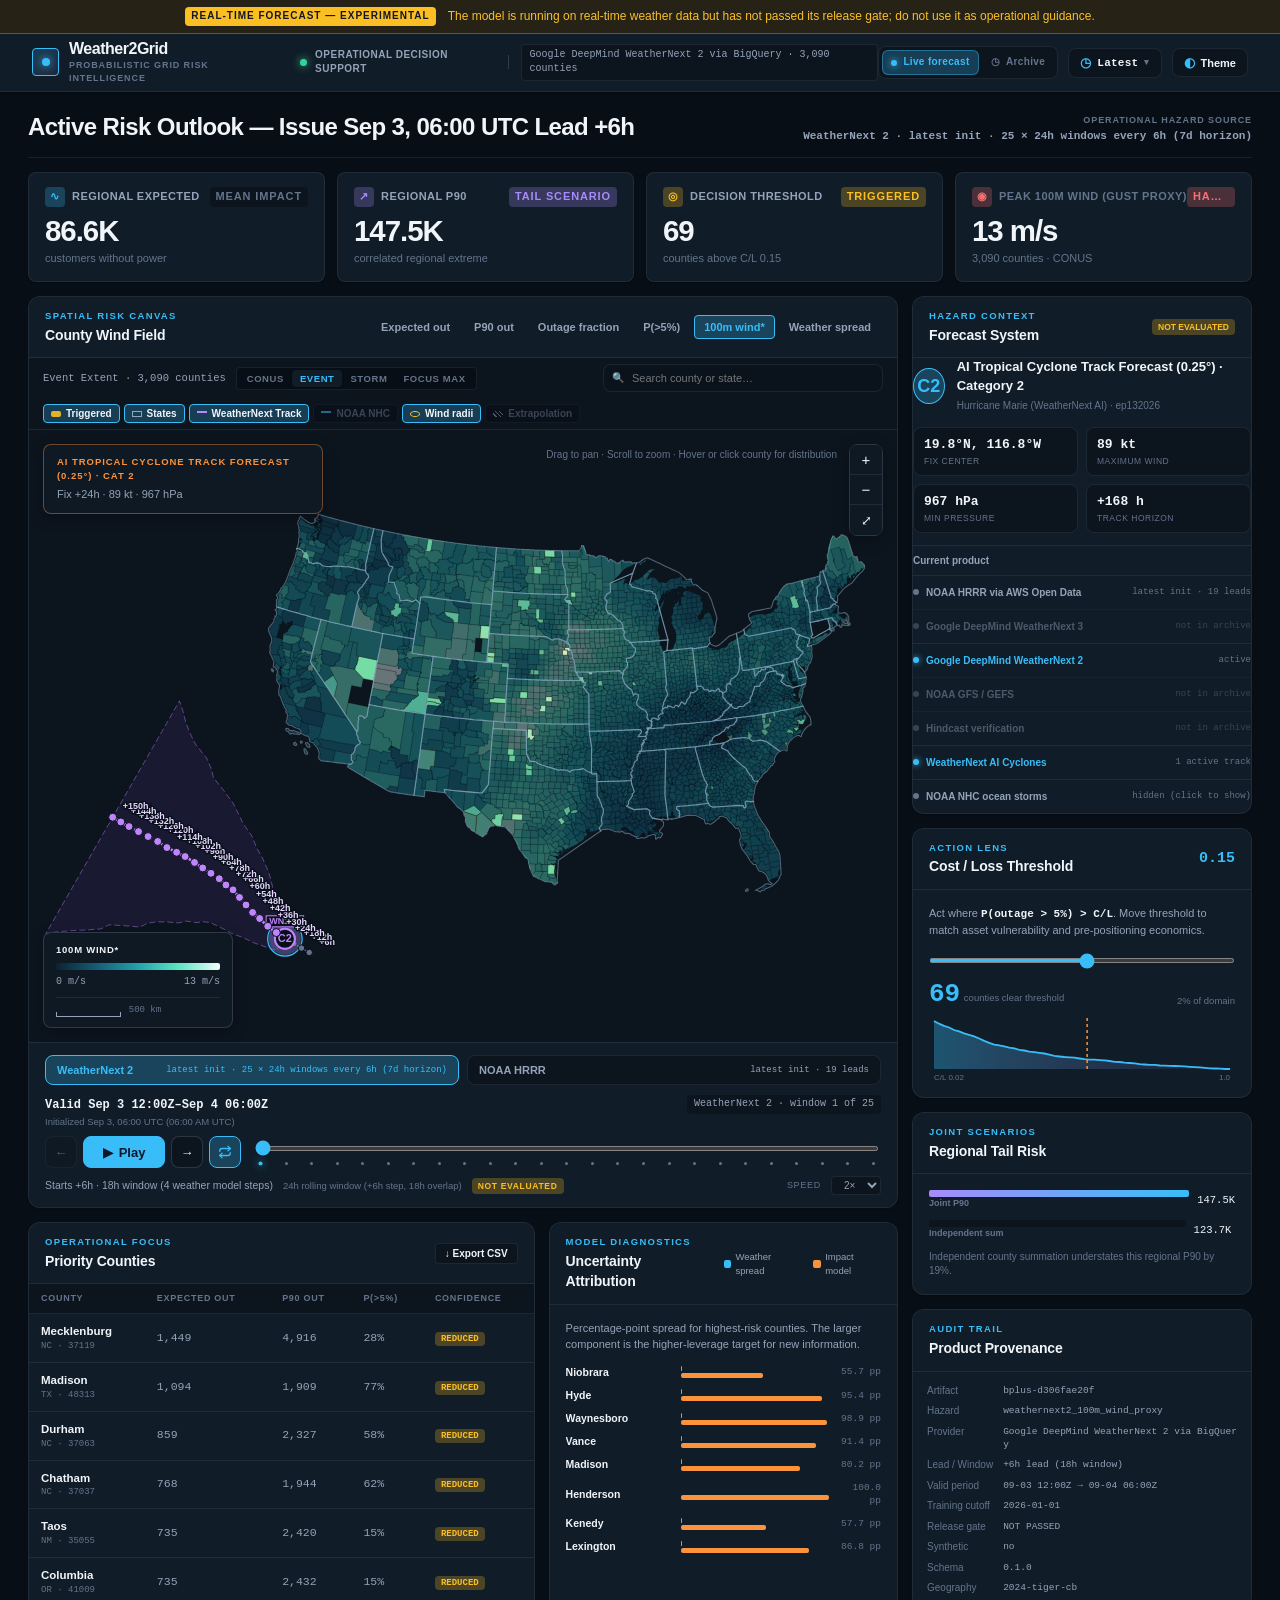
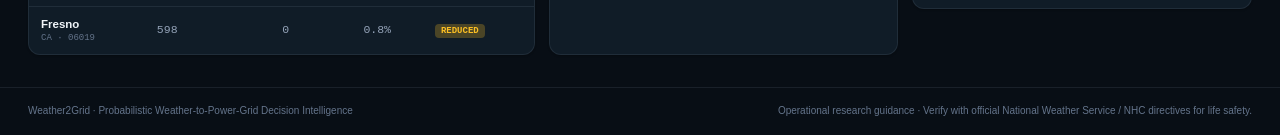
==== site/index.html @ dabbfb4f "Separate live and archived forecast dashboards" ====
<!doctype html>
<html lang="en" data-theme="dark">
<head>
<meta charset="utf-8">
<meta name="viewport" content="width=device-width, initial-scale=1">
<meta name="description" content="Weather2Grid probabilistic weather-to-power-grid risk intelligence and decision support dashboard">
<meta property="og:title" content="Weather2Grid — Probabilistic Grid Risk Intelligence">
<meta property="og:description" content="Interactive weather-to-power-grid risk guidance with forecast-cycle animation, uncertainty, and decision thresholds.">
<meta property="og:type" content="website">
<meta property="og:url" content="https://afahadabdullah.github.io/weather2grid/">
<meta property="og:image" content="https://afahadabdullah.github.io/weather2grid/og.png">
<meta name="twitter:card" content="summary_large_image">
<meta name="twitter:title" content="Weather2Grid — Probabilistic Grid Risk Intelligence">
<meta name="twitter:description" content="Interactive weather-to-power-grid risk guidance with forecast-cycle animation, uncertainty, and decision thresholds.">
<meta name="twitter:image" content="https://afahadabdullah.github.io/weather2grid/og.png">
<title>Weather2Grid — Probabilistic Grid Risk Intelligence</title>
<link rel="icon" href="data:image/svg+xml,%3Csvg xmlns='http://www.w3.org/2000/svg' viewBox='0 0 32 32'%3E%3Crect width='32' height='32' rx='9' fill='%231d4e6f'/%3E%3Ccircle cx='16' cy='16' r='5' fill='%23fff'/%3E%3C/svg%3E">
<link rel="stylesheet" href="assets/app.css">
</head>
<body>
<div id="banner" class="banner" role="alert" hidden></div>

<header class="mast">
  <div class="mast-left">
    <a class="brand" href="./" aria-label="Weather2Grid home">
      <span class="mark" aria-hidden="true"><i></i></span>
      <div class="brand-text">
        <strong>Weather2Grid</strong>
        <small>Probabilistic Grid Risk Intelligence</small>
      </div>
    </a>
    <div class="mast-status">
      <span class="system-dot" aria-hidden="true"></span>
      <span class="status-label">Operational Decision Support</span>
      <span class="mast-divider"></span>
      <span id="source-badge" class="badge-source">Loading source…</span>
    </div>
  </div>
  <div class="mast-actions">
    <nav class="view-switch" aria-label="Forecast view">
      <a id="live-view-link" class="view-link" href="https://afahadabdullah.github.io/weather2grid/">
        <span class="view-dot" aria-hidden="true"></span>
        Live forecast
      </a>
      <a id="archive-view-link" class="view-link" href="https://afahadabdullah.github.io/weather2grid-archive/">
        <span aria-hidden="true">◷</span>
        Archive
      </a>
    </nav>
    <div class="init-picker" id="init-picker" hidden>
      <button type="button" id="init-toggle" class="theme-toggle init-toggle"
              aria-haspopup="listbox" aria-expanded="false" aria-controls="init-menu"
              title="Choose which forecast initialization to display">
        <span class="theme-icon" aria-hidden="true">◷</span>
        <span class="init-text" id="init-label">Latest</span>
        <span class="init-caret" aria-hidden="true">▾</span>
      </button>
      <div class="init-menu" id="init-menu" role="listbox" aria-label="Forecast initializations" hidden></div>
    </div>
    <button type="button" id="theme-toggle" class="theme-toggle" aria-label="Toggle display theme" title="Switch between Command Center Dark and Corporate Office Light mode">
      <span class="theme-icon" aria-hidden="true">◐</span>
      <span class="theme-text">Theme</span>
    </button>
  </div>
</header>

<main class="workspace">
  <section class="overview-head" aria-label="Active forecast">
    <div class="overview-title-group">
      <h1 id="event-name">Active Risk Outlook — Loading…</h1>
    </div>
    <div class="overview-source">
      <span>Operational Hazard Source</span>
      <strong id="overview-provider">Loading…</strong>
    </div>
  </section>

  <section class="kpi-grid" aria-label="Regional risk summary">
    <article class="kpi kpi-expected">
      <div class="kpi-header">
        <div class="kpi-label"><span class="kpi-icon cyan">∿</span>Regional Expected</div>
        <span class="kpi-tag" id="kpi-expected-tag">Mean Impact</span>
      </div>
      <strong id="kpi-expected">—</strong>
      <span id="kpi-expected-note">customers without power</span>
    </article>
    <article class="kpi kpi-p90">
      <div class="kpi-header">
        <div class="kpi-label"><span class="kpi-icon violet">↗</span>Regional P90</div>
        <span class="kpi-tag violet">Tail Scenario</span>
      </div>
      <strong id="kpi-p90">—</strong>
      <span>correlated regional extreme</span>
    </article>
    <article class="kpi kpi-threshold">
      <div class="kpi-header">
        <div class="kpi-label"><span class="kpi-icon amber">◎</span>Decision Threshold</div>
        <span class="kpi-tag amber">Triggered</span>
      </div>
      <strong id="kpi-triggered">—</strong>
      <span id="kpi-triggered-note">counties above your threshold</span>
    </article>
    <article class="kpi kpi-wind">
      <div class="kpi-header">
        <div class="kpi-label"><span class="kpi-icon red">◉</span><span id="kpi-gust-label">Peak Modeled Gust</span></div>
        <span class="kpi-tag red">Hazard Max</span>
      </div>
      <strong id="kpi-gust">—</strong>
      <span id="kpi-domain">forecast domain</span>
    </article>
  </section>

  <section class="primary-grid">
    <div class="main-stack">
      <article class="panel map-panel">
        <header class="panel-head map-head">
          <div class="map-title-box">
            <span class="eyebrow">Spatial Risk Canvas</span>
            <h2 id="map-title">County Wind Field</h2>
          </div>
          <div class="layers" id="layers" role="tablist" aria-label="Map metric layer"></div>
        </header>

        <div class="map-toolbar">
          <div class="map-toolbar-left">
            <span id="map-domain" class="map-domain">Loading geography…</span>
            <div class="view-controls" id="view-controls" aria-label="Map extent">
              <button type="button" data-view="conus" aria-pressed="false" title="View Full Contiguous United States">CONUS</button>
              <button type="button" data-view="event" aria-pressed="true" title="Zoom to Event Footprint">Event</button>
              <button type="button" data-view="storm" aria-pressed="false" title="Zoom to Active Storm Track">Storm</button>
              <button type="button" data-view="focus" aria-pressed="false" title="Center on Highest Outage Risk County">Focus Max</button>
            </div>
          </div>

          <div class="map-toolbar-search">
            <div class="search-input-wrap">
              <span class="search-icon" aria-hidden="true">🔍</span>
              <input type="search" id="county-search" placeholder="Search county or state…" autocomplete="off" spellcheck="false" aria-label="Search county or state">
              <div id="search-dropdown" class="search-dropdown" hidden></div>
            </div>
          </div>

          <div class="map-toolbar-right">
            <div class="overlay-controls" aria-label="Map overlays">
              <button type="button" data-overlay="threshold" aria-pressed="true" title="Toggle Threshold Trigger Highlights"><i class="trig-key"></i>Triggered</button>
              <button type="button" data-overlay="states" aria-pressed="true" title="Toggle State Boundaries"><i class="state-key"></i>States</button>
              <button type="button" data-overlay="track" aria-pressed="true" title="Toggle WeatherNext AI Cyclone Tracks"><i class="line-key"></i>WeatherNext Track</button>
              <button type="button" data-overlay="nhc" aria-pressed="false" title="Toggle Official NOAA NHC Cyclone Tracks (Turned off by default)"><i class="nhc-key"></i>NOAA NHC</button>
              <button type="button" data-overlay="wind" aria-pressed="true" title="Toggle Wind Radii / Swaths"><i class="ring-key"></i>Wind radii</button>
              <button type="button" data-overlay="extrapolation" aria-pressed="false" title="Hatches counties outside model training envelope"><i class="hatch-key"></i>Extrapolation</button>
            </div>
          </div>
        </div>

        <div class="mapwrap" id="mapwrap">
          <canvas id="map" class="map-canvas" role="img" aria-label="County outage risk map" tabindex="0"></canvas>
          <div id="map-tooltip" class="map-tooltip" hidden></div>
          <div class="storm-chip" id="storm-chip" hidden></div>

          <div class="zoom-controls" aria-label="Zoom controls">
            <button type="button" id="zoom-in" aria-label="Zoom in" title="Zoom in (+)">+</button>
            <button type="button" id="zoom-out" aria-label="Zoom out" title="Zoom out (−)">−</button>
            <button type="button" id="zoom-reset" aria-label="Reset extent" title="Reset extent (0)">⤢</button>
          </div>

          <div class="legend" id="legend"></div>
          <div class="maphint">Drag to pan · Scroll to zoom · Hover or click county for distribution</div>
        </div>

        <section class="map-playback" aria-label="Forecast playback controls">
          <div class="source-switch" id="source-switch" role="tablist" aria-label="Forecast data source"></div>
          <div class="playback-summary">
            <div class="frame-time">
              <strong id="cycle-time">—</strong>
              <span id="cycle-init">—</span>
            </div>
            <span id="cycle-counter" class="cycle-counter">Forecast — of —</span>
          </div>

          <div class="playback-row">
            <div class="transport">
              <button type="button" id="cycle-prev" class="icon-button" aria-label="Previous forecast frame" title="Previous frame ([)">←</button>
              <button type="button" id="cycle-play" class="play-button" aria-label="Play forecast frames" aria-pressed="false" title="Play/Pause (Space)"><span aria-hidden="true">▶</span><b>Play</b></button>
              <button type="button" id="cycle-next" class="icon-button" aria-label="Next forecast frame" title="Next frame (])">→</button>
              <button type="button" id="cycle-loop" class="icon-button loop-button" aria-label="Toggle loop playback" aria-pressed="true" title="Loop animation (L)"><svg width="14" height="14" viewBox="0 0 24 24" fill="none" stroke="currentColor" stroke-width="2.2" stroke-linecap="round" stroke-linejoin="round" aria-hidden="true"><path d="M17 2l4 4-4 4"/><path d="M3 11v-1a4 4 0 0 1 4-4h14"/><path d="M7 22l-4-4 4-4"/><path d="M21 13v1a4 4 0 0 1-4 4H3"/></svg></button>
            </div>
            <div class="cyclebar">
              <input type="range" id="cycle" min="0" max="0" value="0" step="1" aria-label="Forecast frame slider">
              <div id="cycle-dots" class="cycle-dots" aria-hidden="true"></div>
            </div>
          </div>

          <div class="cycle-meta">
            <span id="cycle-lead">—</span>
            <span id="frame-note" class="frame-note">—</span>
            <span class="pill" id="freshness">—</span>
            <label class="speed-label" for="playback-speed">Speed</label>
            <select id="playback-speed" aria-label="Playback speed">
              <option value="1400">1×</option>
              <option value="800" selected>2×</option>
              <option value="450">3×</option>
            </select>
          </div>
        </section>
      </article>

      <section class="left-analysis-grid" aria-label="Risk analysis">
        <article class="panel priority-panel">
          <header class="panel-head">
            <div>
              <span class="eyebrow">Operational Focus</span>
              <h2>Priority Counties</h2>
            </div>
            <div class="panel-actions">
              <button type="button" id="export-priority" class="action-btn" title="Download priority counties as CSV">↓ Export CSV</button>
            </div>
          </header>
          <div class="table-wrap">
            <table aria-label="Priority counties ranking">
              <thead>
                <tr>
                  <th>County</th>
                  <th>Expected Out</th>
                  <th>P90 Out</th>
                  <th>P(&gt;5%)</th>
                  <th>Confidence</th>
                </tr>
              </thead>
              <tbody id="priority-table"></tbody>
            </table>
          </div>
        </article>

        <article class="panel uncertainty-panel">
          <header class="panel-head">
            <div>
              <span class="eyebrow">Model Diagnostics</span>
              <h2>Uncertainty Attribution</h2>
            </div>
            <div class="split-legend">
              <span><i class="weather"></i>Weather spread</span>
              <span><i class="impact"></i>Impact model</span>
            </div>
          </header>
          <div class="panel-body">
            <p class="explain">Percentage-point spread for highest-risk counties. The larger component is the higher-leverage target for new information.</p>
            <div class="split" id="split"></div>
          </div>
        </article>
      </section>
    </div>

    <aside class="rail">
      <section class="panel forecast-panel">
        <header class="panel-head">
          <div>
            <span class="eyebrow">Hazard Context</span>
            <h2>Forecast System</h2>
          </div>
          <span class="source-status" id="provider-status">—</span>
        </header>
        <div class="forecast-body">
          <div class="storm-identity">
            <div class="storm-symbol" id="storm-symbol" aria-hidden="true"><i></i><b>L</b></div>
            <div>
              <strong id="storm-class">No track supplied</strong>
              <span id="storm-name">—</span>
            </div>
          </div>
          <div class="storm-stats" id="storm-stats"></div>
          <div class="active-source-line"><b id="active-source">Current product</b></div>
          <div class="source-stack" id="source-stack" role="group" aria-label="Forecast sources in this archive"></div>
        </div>
      </section>

      <section class="panel decision-panel">
        <header class="panel-head">
          <div>
            <span class="eyebrow">Action Lens</span>
            <h2>Cost / Loss Threshold</h2>
          </div>
          <output id="ratio-val">0.15</output>
        </header>
        <div class="panel-body">
          <p class="explain">Act where <em>P(outage &gt; 5%) &gt; C/L</em>. Move threshold to match asset vulnerability and pre-positioning economics.</p>
          <input type="range" id="ratio" min="-1.7" max="0" step="0.01" value="-0.82" aria-label="Cost loss ratio">
          <div class="threshold-row">
            <div>
              <strong id="trig-count">—</strong>
              <span>counties clear threshold</span>
            </div>
            <span id="threshold-pct">— of domain</span>
          </div>
          <svg id="clcurve" class="spark" role="img" aria-label="Counties triggered against cost-loss ratio"></svg>
        </div>
      </section>

      <section class="panel tail-panel">
        <header class="panel-head">
          <div>
            <span class="eyebrow">Joint Scenarios</span>
            <h2>Regional Tail Risk</h2>
          </div>
        </header>
        <div class="panel-body">
          <div class="tail-compare">
            <span id="tail-joint" style="--w:100%"><i></i><b>Joint P90</b><em>—</em></span>
            <span id="tail-independent" style="--w:70%"><i></i><b>Independent sum</b><em>—</em></span>
          </div>
          <p class="model-note" id="tail-note">Shared storm effects preserve correlated regional extremes.</p>
        </div>
      </section>

      <section class="panel provenance-panel">
        <header class="panel-head">
          <div>
            <span class="eyebrow">Audit Trail</span>
            <h2>Product Provenance</h2>
          </div>
        </header>
        <dl class="prov" id="prov"></dl>
      </section>
    </aside>
  </section>
</main>

<div class="drawer" id="drawer" hidden>
  <div class="drawer-accent"></div>
  <div class="drawer-head">
    <div>
      <span class="eyebrow">County Risk Assessment</span>
      <h2 id="d-name">—</h2>
      <p id="d-sub">—</p>
    </div>
    <button id="d-close" aria-label="Close county detail">×</button>
  </div>
  <div class="drawer-body">
    <div class="stats" id="d-stats"></div>
    <h3>Predictive Distribution CDF</h3>
    <svg id="d-cdf" role="img" aria-label="Predictive quantiles"></svg>
    <p class="explain" id="d-cdfnote"></p>
    <h3>Operational Drivers</h3>
    <dl class="prov drawer-prov" id="d-drivers"></dl>
  </div>
</div>

<footer class="foot">
  <span>Weather2Grid · Probabilistic Weather-to-Power-Grid Decision Intelligence</span>
  <span>Operational research guidance · Verify with official National Weather Service / NHC directives for life safety.</span>
</footer>
<script src="assets/app.js"></script>
</body>
</html>
---- site/assets/app.css ----
/* ==========================================================================
   Weather2Grid — Official Risk Power Outage Operations Dashboard
   Corporate Utility Decision Support System
   ========================================================================== */

:root {
  color-scheme: dark;
  --font-sans: -apple-system, BlinkMacSystemFont, 'Segoe UI', Roboto, 'Helvetica Neue', Arial, sans-serif;
  --font-mono: 'SFMono-Regular', Menlo, Monaco, Consolas, 'Liberation Mono', 'Courier New', monospace;

  /* Command Center Dark Palette (Default) */
  --bg-app: #080e15;
  --bg-subtle: #0c141e;
  --bg-card: #101c27;
  --bg-card-hover: #152433;
  --bg-toolbar: rgba(12, 21, 31, 0.88);
  --bg-input: #0a131c;
  --bg-glass: rgba(16, 28, 39, 0.82);

  --ink-primary: #f1f5f9;
  --ink-secondary: #94a3b8;
  --ink-muted: #64748b;
  --ink-inverse: #0f172a;

  --border-subtle: rgba(148, 163, 184, 0.12);
  --border-strong: rgba(148, 163, 184, 0.24);
  --border-focus: #38bdf8;

  --color-cyan: #38bdf8;
  --color-cyan-glow: rgba(56, 189, 248, 0.25);
  --color-violet: #a78bfa;
  --color-violet-glow: rgba(167, 139, 250, 0.25);
  --color-amber: #fbbf24;
  --color-amber-glow: rgba(251, 191, 36, 0.25);
  --color-orange: #fb923c;
  --color-red: #f87171;
  --color-red-glow: rgba(248, 113, 113, 0.25);
  --color-green: #34d399;
  --color-green-glow: rgba(52, 211, 153, 0.25);

  --weather-color: #38bdf8;
  --impact-color: #fb923c;

  --shadow-sm: 0 1px 2px 0 rgba(0, 0, 0, 0.25);
  --shadow-md: 0 4px 16px -2px rgba(0, 0, 0, 0.35);
  --shadow-lg: 0 12px 32px -4px rgba(0, 0, 0, 0.45);
  --shadow-hud: 0 16px 40px rgba(0, 0, 0, 0.55);

  --radius-sm: 4px;
  --radius-md: 8px;
  --radius-lg: 12px;
}

[data-theme="light"] {
  color-scheme: light;
  --bg-app: #f1f5f9;
  --bg-subtle: #e2e8f0;
  --bg-card: #ffffff;
  --bg-card-hover: #f8fafc;
  --bg-toolbar: rgba(255, 255, 255, 0.94);
  --bg-input: #ffffff;
  --bg-glass: rgba(255, 255, 255, 0.92);

  --ink-primary: #0f172a;
  --ink-secondary: #475569;
  --ink-muted: #64748b;
  --ink-inverse: #ffffff;

  --border-subtle: rgba(148, 163, 184, 0.28);
  --border-strong: rgba(148, 163, 184, 0.45);
  --border-focus: #0284c7;

  --color-cyan: #0284c7;
  --color-cyan-glow: rgba(2, 132, 199, 0.18);
  --color-violet: #7c3aed;
  --color-violet-glow: rgba(124, 58, 237, 0.18);
  --color-amber: #d97706;
  --color-amber-glow: rgba(217, 119, 6, 0.18);
  --color-orange: #ea580c;
  --color-red: #dc2626;
  --color-red-glow: rgba(220, 38, 38, 0.18);
  --color-green: #059669;
  --color-green-glow: rgba(5, 150, 105, 0.18);

  --weather-color: #0284c7;
  --impact-color: #ea580c;

  --shadow-sm: 0 1px 3px 0 rgba(0, 0, 0, 0.08);
  --shadow-md: 0 4px 14px -1px rgba(0, 0, 0, 0.1);
  --shadow-lg: 0 10px 28px -3px rgba(0, 0, 0, 0.12);
  --shadow-hud: 0 12px 32px rgba(15, 23, 42, 0.18);
}

/* Base resets & typography */
*, *::before, *::after {
  box-sizing: border-box;
}

html, body {
  margin: 0;
  padding: 0;
  min-height: 100vh;
  background-color: var(--bg-app);
  color: var(--ink-primary);
  font-family: var(--font-sans);
  font-size: 13px;
  line-height: 1.45;
  -webkit-font-smoothing: antialiased;
  -moz-osx-font-smoothing: grayscale;
}

button, input, select {
  font-family: inherit;
  font-size: inherit;
  color: inherit;
}

h1, h2, h3, p {
  margin: 0;
}

h1 {
  font-size: clamp(18px, 2.2vw, 24px);
  font-weight: 700;
  letter-spacing: -0.025em;
  color: var(--ink-primary);
}

h2 {
  font-size: 14px;
  font-weight: 650;
  letter-spacing: -0.01em;
  color: var(--ink-primary);
}

h3 {
  margin: 20px 0 8px;
  font-size: 11px;
  font-weight: 700;
  letter-spacing: 0.08em;
  text-transform: uppercase;
  color: var(--ink-muted);
}

.eyebrow {
  display: block;
  margin-bottom: 2px;
  color: var(--color-cyan);
  font-size: 9.5px;
  font-weight: 750;
  letter-spacing: 0.14em;
  text-transform: uppercase;
}

/* System Alerts / Banner */
.banner {
  min-height: 34px;
  padding: 6px clamp(16px, 3vw, 32px);
  display: flex;
  align-items: center;
  justify-content: center;
  gap: 12px;
  font-size: 12px;
  font-weight: 500;
  border-bottom: 1px solid transparent;
}
.banner b {
  font-size: 10px;
  letter-spacing: 0.1em;
  text-transform: uppercase;
  padding: 2px 6px;
  border-radius: var(--radius-sm);
}
.banner.critical {
  background: rgba(248, 113, 113, 0.14);
  border-color: rgba(248, 113, 113, 0.35);
  color: var(--color-red);
}
.banner.critical b {
  background: var(--color-red);
  color: var(--ink-inverse);
}
.banner.warning {
  background: rgba(251, 191, 36, 0.12);
  border-color: rgba(251, 191, 36, 0.35);
  color: var(--color-amber);
}
.banner.warning b {
  background: var(--color-amber);
  color: var(--ink-inverse);
}
.banner.info {
  background: var(--color-cyan-glow);
  border-color: var(--border-subtle);
  color: var(--color-cyan);
}
.banner.info b {
  background: var(--color-cyan);
  color: var(--ink-inverse);
}

/* Official Operations Masthead */
.mast {
  height: 58px;
  padding: 0 clamp(16px, 2.5vw, 32px);
  display: flex;
  align-items: center;
  justify-content: space-between;
  background: var(--bg-card);
  border-bottom: 1px solid var(--border-subtle);
  box-shadow: var(--shadow-sm);
  position: sticky;
  top: 0;
  z-index: 40;
}
.mast-left {
  display: flex;
  align-items: center;
  gap: 20px;
}
.brand {
  display: flex;
  align-items: center;
  gap: 10px;
  text-decoration: none;
  color: inherit;
}
.brand-text {
  display: flex;
  flex-direction: column;
}
.brand-text strong {
  font-size: 16px;
  font-weight: 750;
  letter-spacing: -0.03em;
  color: var(--ink-primary);
  line-height: 1.15;
}
.brand-text small {
  font-size: 9px;
  font-weight: 600;
  letter-spacing: 0.1em;
  text-transform: uppercase;
  color: var(--ink-muted);
}
.mark {
  position: relative;
  width: 28px;
  height: 28px;
  border-radius: var(--radius-sm);
  background: linear-gradient(135deg, rgba(56, 189, 248, 0.2), rgba(167, 139, 250, 0.1));
  border: 1px solid var(--color-cyan);
  display: grid;
  place-items: center;
}
.mark i {
  display: block;
  width: 8px;
  height: 8px;
  background: var(--color-cyan);
  border-radius: 50%;
  box-shadow: 0 0 10px var(--color-cyan);
  animation: pulse-dot 2.5s infinite ease-in-out;
}
@keyframes pulse-dot {
  0%, 100% { transform: scale(0.9); opacity: 0.8; }
  50% { transform: scale(1.25); opacity: 1; }
}
.mast-status {
  display: flex;
  align-items: center;
  gap: 8px;
  font-size: 11px;
  color: var(--ink-secondary);
}
.system-dot {
  width: 7px;
  height: 7px;
  border-radius: 50%;
  background-color: var(--color-green);
  box-shadow: 0 0 8px var(--color-green);
}
.status-label {
  font-weight: 600;
  letter-spacing: 0.05em;
  text-transform: uppercase;
  font-size: 10px;
}
.mast-divider {
  width: 1px;
  height: 14px;
  background-color: var(--border-strong);
  margin: 0 4px;
}
.badge-source {
  font-family: var(--font-mono);
  font-size: 10px;
  background: var(--bg-subtle);
  padding: 3px 8px;
  border-radius: var(--radius-sm);
  border: 1px solid var(--border-subtle);
  color: var(--ink-secondary);
}
.mast-actions {
  display: flex;
  align-items: center;
  gap: 10px;
}
.view-switch {
  display: inline-flex;
  align-items: center;
  gap: 3px;
  padding: 3px;
  background: var(--bg-subtle);
  border: 1px solid var(--border-subtle);
  border-radius: var(--radius-md);
}
.view-link {
  display: inline-flex;
  align-items: center;
  gap: 6px;
  padding: 5px 9px;
  border-radius: calc(var(--radius-md) - 2px);
  color: var(--ink-muted);
  font-size: 10px;
  font-weight: 700;
  letter-spacing: 0.035em;
  text-decoration: none;
  white-space: nowrap;
  transition: all 0.15s ease;
}
.view-link:hover {
  color: var(--ink-primary);
  background: var(--bg-card-hover);
}
.view-link[aria-current="page"] {
  color: var(--color-cyan);
  background: var(--color-cyan-glow);
  box-shadow: inset 0 0 0 1px color-mix(in srgb, var(--color-cyan) 40%, transparent);
}
.view-link.archive-active[aria-current="page"] {
  color: var(--color-amber);
  background: var(--color-amber-glow, var(--bg-card-hover));
  box-shadow: inset 0 0 0 1px color-mix(in srgb, var(--color-amber) 45%, transparent);
}
.view-dot {
  width: 6px;
  height: 6px;
  border-radius: 50%;
  background: currentColor;
  box-shadow: 0 0 7px currentColor;
}
.theme-toggle {
  display: inline-flex;
  align-items: center;
  gap: 6px;
  padding: 6px 11px;
  background: var(--bg-subtle);
  border: 1px solid var(--border-subtle);
  border-radius: var(--radius-md);
  font-size: 11px;
  font-weight: 600;
  cursor: pointer;
  transition: all 0.15s ease;
}
.theme-toggle:hover {
  background: var(--bg-card-hover);
  border-color: var(--border-strong);
}
.theme-icon {
  font-size: 13px;
  color: var(--color-cyan);
}

/* Forecast initialization picker -------------------------------------------
   Sits beside the theme toggle and borrows its shape, because both are
   view controls rather than parts of the forecast itself. It only appears
   when the archive actually holds more than one initialization. */
.init-picker {
  position: relative;
}
.init-toggle {
  font-family: var(--font-mono);
  letter-spacing: 0.02em;
}
.init-caret {
  font-size: 9px;
  color: var(--ink-muted);
}
/* An archived run is not current guidance. Amber, the same colour the rest of
   the dashboard uses for "attention", so the state is legible at a glance. */
.init-picker[data-archived="true"] .init-toggle {
  border-color: var(--color-amber);
  background: var(--color-amber-glow, var(--bg-card-hover));
  color: var(--color-amber);
}
.init-picker[data-archived="true"] .theme-icon {
  color: var(--color-amber);
}
.init-menu {
  position: absolute;
  top: calc(100% + 6px);
  right: 0;
  z-index: 60;
  min-width: 268px;
  max-height: 60vh;
  overflow-y: auto;
  padding: 5px;
  background: var(--bg-card, var(--bg-subtle));
  border: 1px solid var(--border-strong);
  border-radius: var(--radius-md);
  box-shadow: 0 12px 32px rgba(0, 0, 0, 0.38);
}
.init-menu-group {
  padding: 7px 9px 4px;
  font-size: 9px;
  font-weight: 700;
  letter-spacing: 0.09em;
  text-transform: uppercase;
  color: var(--ink-muted);
}
.init-menu button {
  display: flex;
  width: 100%;
  align-items: baseline;
  justify-content: space-between;
  gap: 12px;
  padding: 7px 9px;
  border: 1px solid transparent;
  border-radius: var(--radius-sm);
  background: transparent;
  color: var(--ink-secondary);
  text-align: left;
  cursor: pointer;
  transition: all 0.12s ease;
}
.init-menu button:hover {
  background: var(--bg-card-hover);
  color: var(--ink-primary);
}
.init-menu button[aria-selected="true"] {
  border-color: var(--color-cyan);
  background: var(--color-cyan-glow);
  color: var(--color-cyan);
}
.init-menu b {
  font-family: var(--font-mono);
  font-size: 11px;
  font-weight: 650;
  white-space: nowrap;
}
.init-menu em {
  font-size: 9px;
  font-style: normal;
  font-family: var(--font-mono);
  color: var(--ink-muted);
  white-space: nowrap;
}
.init-menu button[aria-selected="true"] em {
  color: inherit;
}
.init-tag {
  margin-left: 6px;
  padding: 1px 5px;
  border-radius: 999px;
  font-size: 8px;
  font-weight: 700;
  letter-spacing: 0.06em;
  text-transform: uppercase;
  background: var(--color-cyan-glow);
  color: var(--color-cyan);
}
.init-tag.archived {
  background: transparent;
  border: 1px solid var(--border-subtle);
  color: var(--ink-muted);
}
/* A hindcast is a different kind of thing from a forecast, not an older one,
   so it gets its own colour rather than a shade of the archived treatment. */
.init-tag.hindcast {
  background: var(--color-violet-glow, var(--bg-card-hover));
  color: var(--color-violet, var(--ink-primary));
}
.init-picker[data-hindcast="true"] .init-toggle {
  border-color: var(--color-violet, var(--border-strong));
  background: var(--color-violet-glow, var(--bg-card-hover));
  color: var(--color-violet, var(--ink-primary));
}
.init-picker[data-hindcast="true"] .theme-icon {
  color: var(--color-violet, var(--ink-primary));
}
.layer-verification {
  border-style: dashed !important;
}
@media (max-width: 640px) {
  .init-menu { right: auto; left: 0; min-width: 232px; }
  .mast { align-items: flex-start; }
  .mast-actions { flex-wrap: wrap; justify-content: flex-end; }
  .view-link { padding-inline: 7px; }
}

/* Workspace Layout */
.workspace {
  max-width: 1780px;
  margin: 0 auto;
  padding: 16px clamp(14px, 2.5vw, 28px) 32px;
}

/* Active Forecast Header */
.overview-head {
  display: flex;
  align-items: flex-end;
  justify-content: space-between;
  gap: 20px;
  margin-bottom: 14px;
  padding-bottom: 12px;
  border-bottom: 1px solid var(--border-subtle);
}
.overview-title-group h1 {
  margin-top: 2px;
}
.overview-source {
  text-align: right;
  display: flex;
  flex-direction: column;
  gap: 2px;
}
.overview-source span {
  font-size: 9px;
  font-weight: 700;
  letter-spacing: 0.1em;
  text-transform: uppercase;
  color: var(--ink-muted);
}
.overview-source strong {
  font-size: 11px;
  font-weight: 600;
  color: var(--ink-secondary);
  font-family: var(--font-mono);
}

/* Corporate Executive KPI Stat Grid */
.kpi-grid {
  display: grid;
  grid-template-columns: repeat(4, 1fr);
  gap: 12px;
  margin-bottom: 14px;
}
.kpi {
  background: var(--bg-card);
  border: 1px solid var(--border-subtle);
  border-radius: var(--radius-md);
  padding: 14px 16px;
  box-shadow: var(--shadow-sm);
  display: flex;
  flex-direction: column;
  position: relative;
  overflow: hidden;
  transition: border-color 0.18s ease, transform 0.18s ease;
}
.kpi:hover {
  border-color: var(--border-strong);
}
.kpi-header {
  display: flex;
  align-items: center;
  justify-content: space-between;
  margin-bottom: 8px;
}
.kpi-label {
  display: flex;
  align-items: center;
  gap: 7px;
  font-size: 11px;
  font-weight: 650;
  text-transform: uppercase;
  letter-spacing: 0.04em;
  color: var(--ink-secondary);
}
.kpi-icon {
  display: grid;
  place-items: center;
  width: 20px;
  height: 20px;
  border-radius: 4px;
  font-size: 11px;
}
.kpi-icon.cyan { background: var(--color-cyan-glow); color: var(--color-cyan); }
.kpi-icon.violet { background: var(--color-violet-glow); color: var(--color-violet); }
.kpi-icon.amber { background: var(--color-amber-glow); color: var(--color-amber); }
.kpi-icon.red { background: var(--color-red-glow); color: var(--color-red); }

.kpi-tag {
  font-size: 8.5px;
  font-weight: 750;
  letter-spacing: 0.08em;
  text-transform: uppercase;
  padding: 2px 6px;
  border-radius: var(--radius-sm);
  background: var(--bg-subtle);
  color: var(--ink-muted);
}
.kpi-tag.violet { color: var(--color-violet); background: var(--color-violet-glow); }
.kpi-tag.amber { color: var(--color-amber); background: var(--color-amber-glow); }
.kpi-tag.red { color: var(--color-red); background: var(--color-red-glow); }

.kpi strong {
  font-size: clamp(24px, 2.3vw, 32px);
  font-weight: 750;
  letter-spacing: -0.035em;
  line-height: 1.1;
  color: var(--ink-primary);
  font-variant-numeric: tabular-nums;
  margin-bottom: 4px;
}
.kpi span {
  font-size: 11px;
  color: var(--ink-muted);
  white-space: nowrap;
  overflow: hidden;
  text-overflow: ellipsis;
}

/* Primary Two-Column Grid */
.primary-grid {
  display: grid;
  grid-template-columns: minmax(0, 1fr) 340px;
  gap: 14px;
  align-items: start;
}
.main-stack {
  min-width: 0;
  display: flex;
  flex-direction: column;
  gap: 14px;
}

/* Panels */
.panel {
  background: var(--bg-card);
  border: 1px solid var(--border-subtle);
  border-radius: var(--radius-lg);
  box-shadow: var(--shadow-sm);
  overflow: hidden;
}
.panel-head {
  padding: 12px 16px;
  display: flex;
  align-items: center;
  justify-content: space-between;
  gap: 12px;
  border-bottom: 1px solid var(--border-subtle);
  background: var(--bg-card);
}
.panel-head h2 {
  font-size: 14px;
  font-weight: 700;
  color: var(--ink-primary);
}
.panel-body {
  padding: 16px;
}

/* Map Header & Layers */
.map-head {
  min-height: 56px;
  flex-wrap: wrap;
}
.layers {
  display: flex;
  flex-wrap: wrap;
  gap: 4px;
}
.layers button {
  padding: 5px 9px;
  border: 1px solid transparent;
  border-radius: var(--radius-sm);
  background: transparent;
  color: var(--ink-secondary);
  font-size: 11px;
  font-weight: 600;
  cursor: pointer;
  transition: all 0.15s ease;
}
.layers button:hover {
  color: var(--ink-primary);
  background: var(--bg-subtle);
}
.layers button[aria-selected="true"] {
  background: var(--color-cyan-glow);
  border-color: var(--color-cyan);
  color: var(--color-cyan);
}

/* Map Toolbar & Controls */
.map-toolbar {
  min-height: 42px;
  padding: 6px 14px;
  display: flex;
  align-items: center;
  justify-content: space-between;
  gap: 12px;
  background: var(--bg-subtle);
  border-bottom: 1px solid var(--border-subtle);
  font-size: 11px;
  flex-wrap: wrap;
}
.map-toolbar-left {
  display: flex;
  align-items: center;
  gap: 10px;
}
.map-domain {
  font-family: var(--font-mono);
  font-size: 10.5px;
  color: var(--ink-secondary);
  white-space: nowrap;
}
.view-controls {
  display: flex;
  align-items: center;
  padding: 2px;
  border-radius: var(--radius-sm);
  background: var(--bg-app);
  border: 1px solid var(--border-subtle);
}
.view-controls button {
  padding: 3px 8px;
  border: 0;
  border-radius: var(--radius-sm);
  background: transparent;
  color: var(--ink-muted);
  font-size: 9.5px;
  font-weight: 700;
  letter-spacing: 0.06em;
  text-transform: uppercase;
  cursor: pointer;
  transition: all 0.12s ease;
}
.view-controls button:hover {
  color: var(--ink-primary);
}
.view-controls button[aria-pressed="true"] {
  background: var(--bg-card);
  color: var(--color-cyan);
  box-shadow: var(--shadow-sm);
}
.view-controls button:disabled {
  opacity: 0.35;
  cursor: not-allowed;
}

/* County Quick Search */
.map-toolbar-search {
  position: relative;
  min-width: 210px;
  max-width: 280px;
  flex: 1;
}
.search-input-wrap {
  position: relative;
  display: flex;
  align-items: center;
}
.search-icon {
  position: absolute;
  left: 9px;
  font-size: 10px;
  color: var(--ink-muted);
  pointer-events: none;
}
#county-search {
  width: 100%;
  height: 28px;
  padding: 4px 10px 4px 28px;
  background: var(--bg-input);
  border: 1px solid var(--border-subtle);
  border-radius: var(--radius-md);
  font-size: 11px;
  color: var(--ink-primary);
  outline: none;
  transition: border-color 0.15s ease, box-shadow 0.15s ease;
}
#county-search:focus {
  border-color: var(--border-focus);
  box-shadow: 0 0 0 2px var(--color-cyan-glow);
}
.search-dropdown {
  position: absolute;
  top: 32px;
  left: 0;
  right: 0;
  max-height: 240px;
  overflow-y: auto;
  background: var(--bg-card);
  border: 1px solid var(--border-strong);
  border-radius: var(--radius-md);
  box-shadow: var(--shadow-lg);
  z-index: 50;
  padding: 4px 0;
}
.search-dropdown[hidden] {
  display: none;
}
.search-item {
  padding: 6px 12px;
  display: flex;
  align-items: center;
  justify-content: space-between;
  cursor: pointer;
  font-size: 11px;
  border-bottom: 1px solid var(--border-subtle);
}
.search-item:last-child {
  border-bottom: 0;
}
.search-item:hover, .search-item.active {
  background: var(--color-cyan-glow);
  color: var(--color-cyan);
}
.search-item strong {
  font-weight: 600;
}
.search-item span {
  font-family: var(--font-mono);
  font-size: 9.5px;
  color: var(--ink-muted);
}

/* Map Overlays Toggle */
.overlay-controls {
  display: flex;
  align-items: center;
  gap: 4px;
}
.overlay-controls button {
  display: flex;
  align-items: center;
  gap: 5px;
  padding: 3px 7px;
  border: 1px solid var(--border-subtle);
  border-radius: var(--radius-sm);
  background: var(--bg-app);
  color: var(--ink-muted);
  font-size: 10px;
  font-weight: 600;
  cursor: pointer;
  transition: all 0.15s ease;
}
.overlay-controls button:hover {
  color: var(--ink-primary);
  border-color: var(--border-strong);
}
.overlay-controls button[aria-pressed="true"] {
  color: var(--ink-primary);
  border-color: var(--color-cyan);
  background: var(--color-cyan-glow);
}
.overlay-controls button[aria-pressed="false"] {
  opacity: 0.5;
}
.overlay-controls i {
  display: inline-block;
  width: 10px;
  height: 6px;
}
.trig-key { width: 9px; height: 6px; border-radius: 2px; background: var(--color-amber); display: inline-block; opacity: 0.9; }
.line-key { border-top: 2px solid #c084fc; }
.nhc-key { border-top: 2px solid var(--color-cyan); }
.ring-key { border: 1.5px solid var(--color-amber); border-radius: 50%; }
.state-key { border: 1.5px solid var(--ink-secondary); }
.hatch-key { background: repeating-linear-gradient(45deg, transparent 0 2px, var(--ink-secondary) 2px 3px); }

/* Map Viewport & Canvas */
.mapwrap {
  position: relative;
  width: 100%;
  height: clamp(480px, 68vh, 660px);
  background: var(--bg-subtle);
  overflow: hidden;
  user-select: none;
}
.map-canvas {
  display: block;
  width: 100%;
  height: 100%;
  cursor: grab;
  touch-action: none;
}
.map-canvas:active, .map-canvas.dragging {
  cursor: grabbing;
}

/* Floating HUD Tooltip */
.map-tooltip {
  position: absolute;
  pointer-events: none;
  z-index: 30;
  background: var(--bg-glass);
  backdrop-filter: blur(12px);
  border: 1px solid var(--border-strong);
  border-radius: var(--radius-md);
  padding: 10px 14px;
  box-shadow: var(--shadow-hud);
  max-width: 280px;
  font-size: 11px;
  line-height: 1.4;
  color: var(--ink-primary);
  transform: translate(14px, 14px);
  transition: opacity 0.08s ease;
}
.map-tooltip[hidden] {
  display: none;
}
.tooltip-head {
  display: flex;
  align-items: baseline;
  justify-content: space-between;
  gap: 12px;
  margin-bottom: 6px;
  padding-bottom: 5px;
  border-bottom: 1px solid var(--border-subtle);
}
.tooltip-title {
  font-weight: 700;
  font-size: 12px;
  color: var(--ink-primary);
}
.tooltip-fips {
  font-family: var(--font-mono);
  font-size: 9.5px;
  color: var(--ink-muted);
}
.tooltip-stats-grid {
  display: grid;
  grid-template-columns: 1fr 1fr;
  gap: 6px 12px;
}
.tooltip-stat-item {
  display: flex;
  flex-direction: column;
}
.tooltip-stat-label {
  font-size: 9px;
  text-transform: uppercase;
  color: var(--ink-muted);
  letter-spacing: 0.05em;
}
.tooltip-stat-val {
  font-size: 12px;
  font-weight: 700;
  color: var(--ink-primary);
  font-family: var(--font-mono);
}
.tooltip-badge-row {
  margin-top: 6px;
  display: flex;
  gap: 6px;
  flex-wrap: wrap;
}
.tooltip-badge {
  font-size: 8.5px;
  font-weight: 700;
  text-transform: uppercase;
  padding: 2px 5px;
  border-radius: var(--radius-sm);
  background: var(--bg-subtle);
  color: var(--ink-secondary);
}
.tooltip-badge.triggered {
  background: var(--color-amber-glow);
  color: var(--color-amber);
}

/* Storm Chip / Status Callout */
.storm-chip {
  position: absolute;
  left: 14px;
  top: 14px;
  max-width: 280px;
  padding: 10px 13px;
  border: 1px solid rgba(251, 146, 60, 0.4);
  border-radius: var(--radius-md);
  background: var(--bg-glass);
  backdrop-filter: blur(10px);
  box-shadow: var(--shadow-md);
  z-index: 10;
}
.storm-chip b {
  display: block;
  color: var(--color-orange);
  font-size: 9.5px;
  letter-spacing: 0.1em;
  text-transform: uppercase;
  font-weight: 750;
}
.storm-chip span {
  display: block;
  margin-top: 4px;
  font-size: 11px;
  color: var(--ink-secondary);
}

/* Map Zoom Controls */
.zoom-controls {
  position: absolute;
  right: 14px;
  top: 14px;
  display: flex;
  flex-direction: column;
  border: 1px solid var(--border-strong);
  border-radius: var(--radius-md);
  overflow: hidden;
  box-shadow: var(--shadow-md);
  z-index: 10;
}
.zoom-controls button {
  width: 32px;
  height: 30px;
  border: 0;
  border-bottom: 1px solid var(--border-subtle);
  background: var(--bg-glass);
  backdrop-filter: blur(8px);
  color: var(--ink-primary);
  font-size: 15px;
  cursor: pointer;
  transition: all 0.12s ease;
  display: grid;
  place-items: center;
}
.zoom-controls button:last-child {
  border-bottom: 0;
  font-size: 13px;
}
.zoom-controls button:hover {
  background: var(--bg-card-hover);
  color: var(--color-cyan);
}

/* Map Legend */
.legend {
  position: absolute;
  left: 14px;
  bottom: 14px;
  min-width: 190px;
  padding: 10px 12px;
  border: 1px solid var(--border-strong);
  border-radius: var(--radius-md);
  background: var(--bg-glass);
  backdrop-filter: blur(12px);
  box-shadow: var(--shadow-md);
  font-size: 10px;
  z-index: 10;
}
.legend .lt {
  margin-bottom: 6px;
  color: var(--ink-primary);
  font-size: 9.5px;
  font-weight: 750;
  letter-spacing: 0.08em;
  text-transform: uppercase;
}
.legend .ramp {
  height: 7px;
  border-radius: 2px;
  margin-bottom: 5px;
}
.legend .ends {
  display: flex;
  justify-content: space-between;
  color: var(--ink-secondary);
  font-family: var(--font-mono);
  font-size: 10px;
}
.scale-bar {
  margin-top: 8px;
  padding-top: 6px;
  display: flex;
  align-items: flex-end;
  gap: 8px;
  border-top: 1px solid var(--border-subtle);
}
.scale-bar i {
  display: block;
  height: 5px;
  border: solid var(--ink-secondary);
  border-width: 0 1px 1px;
}
.scale-bar span {
  color: var(--ink-muted);
  font-family: var(--font-mono);
  font-size: 9px;
}
.maphint {
  position: absolute;
  right: 60px;
  top: 18px;
  color: var(--ink-muted);
  font-size: 10px;
  pointer-events: none;
}

/* Playback & Forecast Scrubber */
.map-playback {
  padding: 12px 16px;
  border-top: 1px solid var(--border-subtle);
  background: var(--bg-card);
}
.source-switch {
  display: grid;
  grid-template-columns: repeat(2, minmax(0, 1fr));
  gap: 8px;
  margin-bottom: 10px;
}
.source-switch button {
  padding: 8px 11px;
  display: flex;
  align-items: center;
  justify-content: space-between;
  gap: 10px;
  border: 1px solid var(--border-subtle);
  border-radius: var(--radius-md);
  background: var(--bg-subtle);
  color: var(--ink-secondary);
  text-align: left;
  cursor: pointer;
  transition: all 0.15s ease;
}
.source-switch button:hover {
  border-color: var(--border-strong);
  color: var(--ink-primary);
}
.source-switch button[aria-selected="true"] {
  border-color: var(--color-cyan);
  background: var(--color-cyan-glow);
  color: var(--color-cyan);
}
.source-switch b {
  font-size: 11px;
  font-weight: 650;
  white-space: nowrap;
  overflow: hidden;
  text-overflow: ellipsis;
}
.source-switch span {
  font-size: 9px;
  font-family: var(--font-mono);
  white-space: nowrap;
  overflow: hidden;
  text-overflow: ellipsis;
}

.playback-summary {
  display: flex;
  align-items: flex-start;
  justify-content: space-between;
  gap: 12px;
  margin-bottom: 8px;
}
.frame-time strong {
  font-family: var(--font-mono);
  font-size: 12px;
  font-weight: 700;
  color: var(--ink-primary);
}
.frame-time span {
  display: block;
  font-size: 9.5px;
  color: var(--ink-muted);
}
.cycle-counter {
  font-family: var(--font-mono);
  font-size: 10px;
  color: var(--ink-secondary);
  background: var(--bg-subtle);
  padding: 2px 7px;
  border-radius: var(--radius-sm);
}

.playback-row {
  display: grid;
  grid-template-columns: auto minmax(150px, 1fr);
  align-items: center;
  gap: 12px;
}
.transport {
  display: flex;
  align-items: center;
  gap: 6px;
}
.icon-button, .play-button {
  height: 32px;
  border: 1px solid var(--border-strong);
  background: var(--bg-subtle);
  border-radius: var(--radius-md);
  cursor: pointer;
  display: flex;
  align-items: center;
  justify-content: center;
  transition: all 0.15s ease;
}
.icon-button {
  width: 32px;
  color: var(--ink-primary);
}
.icon-button:hover {
  background: var(--bg-card-hover);
  border-color: var(--color-cyan);
  color: var(--color-cyan);
}
.icon-button:disabled {
  opacity: 0.3;
  cursor: not-allowed;
}

.play-button {
  min-width: 82px;
  padding: 0 12px;
  gap: 6px;
  background: var(--color-cyan);
  border-color: var(--color-cyan);
  color: var(--ink-inverse);
  font-weight: 700;
}
.play-button:hover {
  filter: brightness(1.1);
}
.play-button[aria-pressed="true"] {
  background: var(--color-orange);
  border-color: var(--color-orange);
}

.loop-button {
  width: 32px;
  position: relative;
}
.loop-button svg {
  display: block;
}
.loop-button[aria-pressed="true"] {
  color: var(--color-cyan);
  border-color: var(--color-cyan);
  background: var(--color-cyan-glow);
}
.loop-button[aria-pressed="false"] {
  opacity: 0.45;
}

.cyclebar {
  position: relative;
  padding: 0 2px 10px;
}
input[type="range"] {
  width: 100%;
  height: 5px;
  accent-color: var(--color-cyan);
  cursor: pointer;
  margin: 0;
}
.cycle-dots {
  position: absolute;
  left: 6px;
  right: 6px;
  bottom: 2px;
  display: flex;
  justify-content: space-between;
  pointer-events: none;
}
.cycle-dots i {
  width: 3px;
  height: 3px;
  border-radius: 50%;
  background: var(--ink-muted);
}
.cycle-dots i.active {
  background: var(--color-cyan);
  box-shadow: 0 0 6px var(--color-cyan);
  transform: scale(1.4);
}

.cycle-meta {
  display: flex;
  align-items: center;
  gap: 10px;
  margin-top: 8px;
  font-size: 10.5px;
  color: var(--ink-secondary);
  white-space: nowrap;
}
.pill {
  padding: 2px 6px;
  border-radius: var(--radius-sm);
  background: var(--color-green-glow);
  color: var(--color-green);
  font-size: 8.5px;
  font-weight: 750;
  letter-spacing: 0.08em;
  text-transform: uppercase;
}
.pill.stale { background: var(--color-amber-glow); color: var(--color-amber); }
.pill.degraded, .pill.not-evaluated { background: var(--color-amber-glow); color: var(--color-amber); }
.pill.unknown { background: var(--bg-subtle); color: var(--ink-muted); }
.pill.archived { background: var(--color-amber-glow); color: var(--color-amber); border: 1px solid var(--color-amber); }
.pill.hindcast { background: var(--color-violet-glow); color: var(--color-violet); border: 1px solid var(--color-violet); }

.speed-label {
  font-size: 9px;
  text-transform: uppercase;
  letter-spacing: 0.08em;
  color: var(--ink-muted);
  margin-left: auto;
}
.cycle-meta select {
  padding: 2px 8px;
  background: var(--bg-subtle);
  border: 1px solid var(--border-subtle);
  border-radius: var(--radius-sm);
  font-size: 10px;
}
.frame-note {
  color: var(--ink-muted);
  font-size: 9.5px;
}

/* Left Analysis Grid: Priority Counties & Uncertainty */
.left-analysis-grid {
  display: grid;
  grid-template-columns: minmax(430px, 1.45fr) minmax(320px, 1fr);
  gap: 14px;
}
.action-btn {
  padding: 4px 9px;
  border: 1px solid var(--border-subtle);
  border-radius: var(--radius-sm);
  background: var(--bg-subtle);
  font-size: 10px;
  font-weight: 600;
  cursor: pointer;
  transition: all 0.15s ease;
}
.action-btn:hover {
  border-color: var(--color-cyan);
  color: var(--color-cyan);
}

.table-wrap {
  overflow-x: auto;
}
table {
  width: 100%;
  border-collapse: collapse;
  font-size: 11.5px;
}
th {
  padding: 8px 12px;
  text-align: left;
  font-size: 9px;
  font-weight: 700;
  letter-spacing: 0.08em;
  text-transform: uppercase;
  color: var(--ink-muted);
  background: var(--bg-subtle);
  border-bottom: 1px solid var(--border-subtle);
}
td {
  padding: 9px 12px;
  border-top: 1px solid var(--border-subtle);
  color: var(--ink-secondary);
  font-variant-numeric: tabular-nums;
  font-family: var(--font-mono);
}
tbody tr {
  cursor: pointer;
  transition: background 0.12s ease;
}
tbody tr:hover {
  background: var(--color-cyan-glow);
}
td:first-child {
  color: var(--ink-primary);
  font-family: var(--font-sans);
  font-weight: 600;
}
td:first-child small {
  display: block;
  font-family: var(--font-mono);
  font-size: 9px;
  font-weight: 400;
  color: var(--ink-muted);
}
.confidence {
  padding: 2px 6px;
  border-radius: var(--radius-sm);
  background: var(--color-green-glow);
  color: var(--color-green);
  font-size: 9px;
  font-weight: 700;
  text-transform: uppercase;
}
.confidence.reduced {
  background: var(--color-amber-glow);
  color: var(--color-amber);
}

/* Uncertainty Split Panel */
.split-legend {
  display: flex;
  gap: 12px;
  font-size: 9.5px;
  color: var(--ink-secondary);
}
.split-legend span {
  display: flex;
  align-items: center;
  gap: 4px;
}
.split-legend i {
  width: 8px;
  height: 8px;
  border-radius: 2px;
}
.split-legend .weather { background: var(--weather-color); }
.split-legend .impact { background: var(--impact-color); }

.split {
  display: flex;
  flex-direction: column;
  gap: 8px;
}
.srow {
  display: grid;
  grid-template-columns: 105px 1fr 42px;
  gap: 10px;
  align-items: center;
}
.srow .nm {
  overflow: hidden;
  text-overflow: ellipsis;
  white-space: nowrap;
  font-size: 10.5px;
  font-weight: 600;
  color: var(--ink-primary);
}
.bars {
  display: flex;
  flex-direction: column;
  gap: 2px;
}
.bar {
  height: 5px;
  border-radius: 2px;
}
.bar.weather { background: var(--weather-color); }
.bar.impact { background: var(--impact-color); }
.srow .total {
  font-family: var(--font-mono);
  font-size: 9.5px;
  color: var(--ink-muted);
  text-align: right;
}

/* Right Rail: Forecast context, Decision lens, Tail, Provenance */
.rail {
  display: flex;
  flex-direction: column;
  gap: 14px;
}
.source-status {
  padding: 2px 6px;
  border-radius: var(--radius-sm);
  background: var(--color-green-glow);
  color: var(--color-green);
  font-size: 8.5px;
  font-weight: 750;
  text-transform: uppercase;
}
.source-status.degraded, .source-status.not-evaluated {
  background: var(--color-amber-glow);
  color: var(--color-amber);
}

.storm-identity {
  display: flex;
  align-items: center;
  gap: 12px;
  margin-bottom: 12px;
}
.storm-symbol {
  width: 36px;
  height: 36px;
  border-radius: 50%;
  border: 1px solid var(--color-cyan);
  background: var(--color-cyan-glow);
  display: grid;
  place-items: center;
  position: relative;
}
.storm-symbol b {
  font-size: 18px;
  font-weight: 800;
  color: var(--color-cyan);
}
.storm-symbol.field b {
  font-size: 14px;
}
.storm-identity strong {
  display: block;
  font-size: 13px;
  font-weight: 700;
  color: var(--ink-primary);
}
.storm-identity span {
  font-size: 10px;
  color: var(--ink-muted);
}

.storm-stats {
  display: grid;
  grid-template-columns: repeat(2, 1fr);
  gap: 8px;
  margin-bottom: 12px;
}
.storm-stats div {
  padding: 8px 10px;
  background: var(--bg-subtle);
  border: 1px solid var(--border-subtle);
  border-radius: var(--radius-md);
}
.storm-stats b {
  display: block;
  font-size: 13px;
  font-weight: 700;
  font-variant-numeric: tabular-nums;
  font-family: var(--font-mono);
  color: var(--ink-primary);
}
.storm-stats span {
  display: block;
  font-size: 8.5px;
  text-transform: uppercase;
  color: var(--ink-muted);
  letter-spacing: 0.06em;
}

.active-source-line {
  padding: 8px 0 6px;
  border-top: 1px solid var(--border-subtle);
  font-size: 10px;
  color: var(--ink-secondary);
}
.source-stack {
  display: flex;
  flex-direction: column;
}
.source-row {
  width: 100%;
  min-height: 34px;
  padding: 6px 0;
  background: none;
  border: 0;
  border-top: 1px solid var(--border-subtle);
  display: flex;
  align-items: center;
  justify-content: space-between;
  font-size: 10px;
  color: var(--ink-secondary);
  cursor: pointer;
  text-align: left;
  transition: all 0.12s ease;
}
.source-row:hover:not(:disabled) {
  color: var(--color-cyan);
}
.source-row>span {
  display: flex;
  align-items: center;
  gap: 7px;
}
.source-row i {
  width: 6px;
  height: 6px;
  border-radius: 50%;
  background: var(--ink-muted);
}
.source-row.active i {
  background: var(--color-cyan);
  box-shadow: 0 0 6px var(--color-cyan);
}
.source-row.active b {
  color: var(--color-cyan);
}
.source-row em {
  font-style: normal;
  font-family: var(--font-mono);
  font-size: 9px;
  color: var(--ink-muted);
}
.source-row:disabled {
  opacity: 0.45;
  cursor: not-allowed;
}

/* Decision Panel (Cost/Loss Threshold) */
.decision-panel output {
  font-family: var(--font-mono);
  font-size: 15px;
  font-weight: 700;
  color: var(--color-cyan);
}
.explain {
  font-size: 11px;
  color: var(--ink-secondary);
  line-height: 1.45;
  margin-bottom: 12px;
}
.explain em {
  font-style: normal;
  font-family: var(--font-mono);
  font-weight: 600;
  color: var(--ink-primary);
}
.threshold-row {
  margin-top: 12px;
  display: flex;
  align-items: flex-end;
  justify-content: space-between;
}
.threshold-row strong {
  font-size: 26px;
  font-weight: 750;
  line-height: 1;
  color: var(--color-cyan);
  font-family: var(--font-mono);
}
.threshold-row span {
  font-size: 9.5px;
  color: var(--ink-muted);
}
.spark {
  display: block;
  width: 100%;
  height: 66px;
  margin-top: 8px;
}

/* Regional Tail Risk */
.tail-compare {
  display: flex;
  flex-direction: column;
  gap: 10px;
}
.tail-compare span {
  display: grid;
  grid-template-columns: minmax(30px, var(--w)) auto;
  grid-template-rows: auto auto;
  align-items: center;
}
.tail-compare i {
  grid-column: 1;
  height: 7px;
  border-radius: 2px;
  background: linear-gradient(90deg, var(--color-violet), var(--color-cyan));
}
.tail-compare b {
  grid-row: 2;
  color: var(--ink-muted);
  font-size: 9px;
  font-weight: 600;
}
.tail-compare em {
  grid-column: 2;
  grid-row: 1/3;
  margin-left: 8px;
  color: var(--ink-primary);
  font-family: var(--font-mono);
  font-size: 10.5px;
  font-style: normal;
}
.tail-compare span + span i {
  background: var(--bg-subtle);
}
.model-note {
  margin-top: 10px;
  font-size: 10px;
  color: var(--ink-muted);
  line-height: 1.4;
}

/* Product Provenance */
.prov {
  margin: 0;
  padding: 12px 14px;
  display: grid;
  grid-template-columns: auto 1fr;
  gap: 6px 10px;
  font-size: 10px;
}
.prov dt {
  color: var(--ink-muted);
  font-weight: 500;
}
.prov dd {
  margin: 0;
  color: var(--ink-secondary);
  font-family: var(--font-mono);
  font-size: 9.5px;
  word-break: break-all;
}

/* County Detail Drawer */
.drawer {
  position: fixed;
  z-index: 60;
  top: 0;
  right: 0;
  bottom: 0;
  width: min(440px, 94vw);
  display: flex;
  flex-direction: column;
  background: var(--bg-card);
  border-left: 1px solid var(--border-strong);
  box-shadow: var(--shadow-hud);
  animation: slide-in 0.2s cubic-bezier(0.16, 1, 0.3, 1);
}
@keyframes slide-in {
  from { transform: translateX(100%); }
  to { transform: translateX(0); }
}
.drawer[hidden] {
  display: none;
}
.drawer-accent {
  height: 3px;
  background: linear-gradient(90deg, var(--color-cyan), var(--color-violet), var(--color-orange));
}
.drawer-head {
  padding: 16px 18px;
  display: flex;
  align-items: flex-start;
  justify-content: space-between;
  border-bottom: 1px solid var(--border-subtle);
}
.drawer-head h2 {
  font-size: 18px;
}
.drawer-head p {
  font-family: var(--font-mono);
  font-size: 10.5px;
  color: var(--ink-muted);
  margin-top: 2px;
}
.drawer-head button {
  border: 0;
  background: transparent;
  color: var(--ink-muted);
  font-size: 22px;
  cursor: pointer;
  line-height: 1;
}
.drawer-head button:hover {
  color: var(--ink-primary);
}
.drawer-body {
  padding: 16px 18px 36px;
  overflow-y: auto;
}
.stats {
  display: grid;
  grid-template-columns: repeat(2, 1fr);
  gap: 8px;
}
.stat {
  padding: 9px 11px;
  border: 1px solid var(--border-subtle);
  border-radius: var(--radius-md);
  background: var(--bg-subtle);
}
.stat b {
  display: block;
  font-size: 16px;
  font-family: var(--font-mono);
  color: var(--ink-primary);
}
.stat small {
  display: block;
  margin-top: 2px;
  font-size: 8.5px;
  text-transform: uppercase;
  color: var(--ink-muted);
  letter-spacing: 0.06em;
}
.stat.warn b {
  color: var(--color-amber);
}
#d-cdf {
  display: block;
  width: 100%;
  height: 130px;
  margin-top: 4px;
}
.drawer-prov {
  padding: 0;
  margin-top: 4px;
}

/* Footer */
.foot {
  max-width: 1780px;
  margin: 0 auto;
  padding: 16px clamp(14px, 2.5vw, 28px);
  display: flex;
  justify-content: space-between;
  gap: 16px;
  border-top: 1px solid var(--border-subtle);
  font-size: 10px;
  color: var(--ink-muted);
}

/* Responsive Breakpoints */
@media (max-width: 1200px) {
  .left-analysis-grid { grid-template-columns: 1fr; }
}
@media (max-width: 980px) {
  .primary-grid { grid-template-columns: 1fr; }
  .rail { display: grid; grid-template-columns: repeat(2, 1fr); }
  .kpi-grid { grid-template-columns: repeat(2, 1fr); }
}
@media (max-width: 720px) {
  .mast-status .status-label, .mast-divider { display: none; }
  .kpi-grid { grid-template-columns: 1fr 1fr; gap: 8px; }
  .rail { grid-template-columns: 1fr; }
  .map-toolbar { flex-direction: column; align-items: flex-start; }
  .map-toolbar-search { width: 100%; max-width: none; }
  .mapwrap { height: 440px; }
  .foot { flex-direction: column; }
}
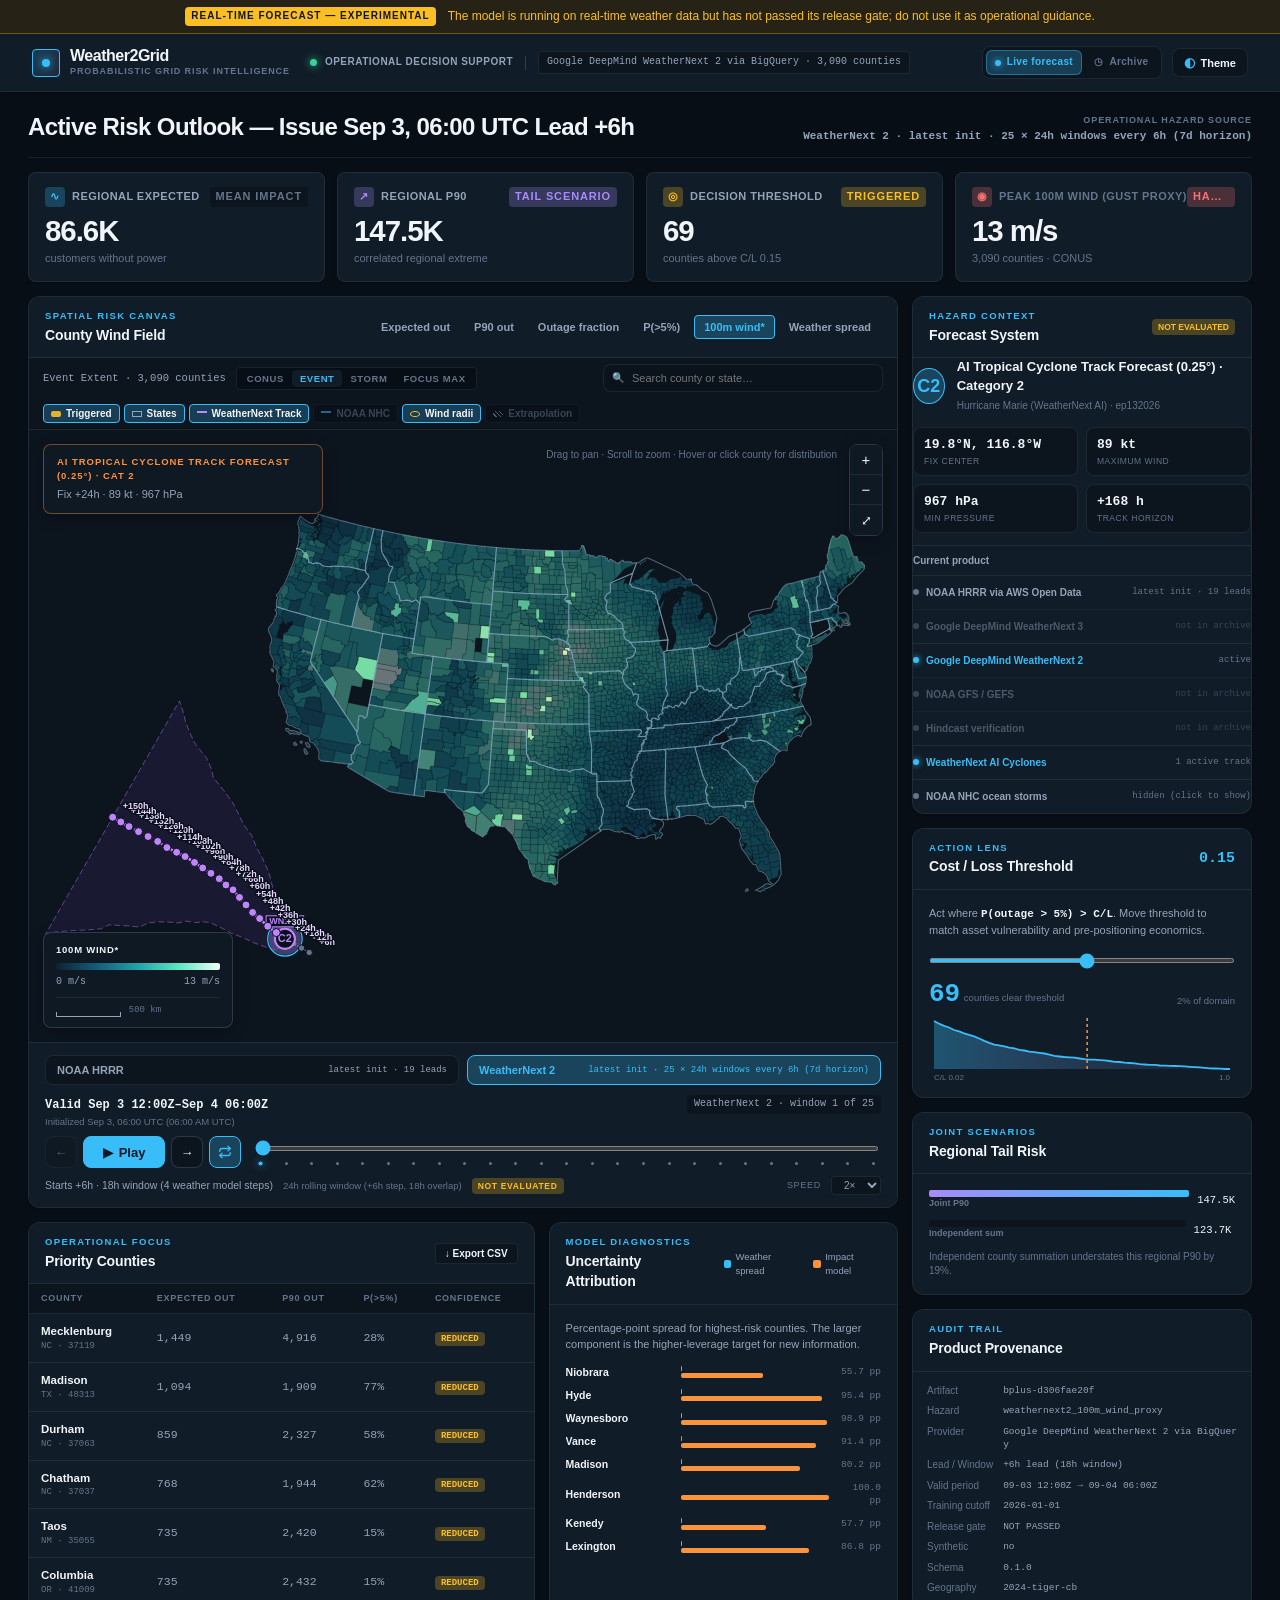
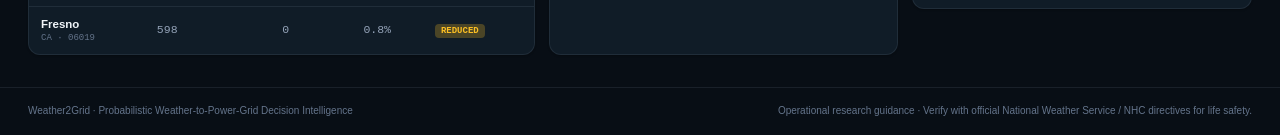
==== commit 85ea53de: "Show archived run picker only on archive dashboard" ====
--- a/site/index.html
+++ b/site/index.html
@@ -47,6 +47,16 @@
         Archive
       </a>
     </nav>
+    <div class="run-picker" id="run-picker" hidden>
+      <button type="button" id="run-toggle" class="theme-toggle run-toggle"
+              aria-haspopup="listbox" aria-expanded="false" aria-controls="run-menu"
+              title="Choose an available forecast initialization">
+        <span class="theme-icon" aria-hidden="true">◷</span>
+        <span id="run-label">Archived runs</span>
+        <span class="init-caret" aria-hidden="true">▾</span>
+      </button>
+      <div class="run-menu" id="run-menu" role="listbox" aria-label="Available forecast initializations" hidden></div>
+    </div>
     <div class="init-picker" id="init-picker" hidden>
       <button type="button" id="init-toggle" class="theme-toggle init-toggle"
               aria-haspopup="listbox" aria-expanded="false" aria-controls="init-menu"
--- a/site/assets/app.css
+++ b/site/assets/app.css
@@ -376,10 +376,12 @@
    Sits beside the theme toggle and borrows its shape, because both are
    view controls rather than parts of the forecast itself. It only appears
    when the archive actually holds more than one initialization. */
-.init-picker {
+.init-picker,
+.run-picker {
   position: relative;
 }
-.init-toggle {
+.init-toggle,
+.run-toggle {
   font-family: var(--font-mono);
   letter-spacing: 0.02em;
 }
@@ -397,7 +399,8 @@
 .init-picker[data-archived="true"] .theme-icon {
   color: var(--color-amber);
 }
-.init-menu {
+.init-menu,
+.run-menu {
   position: absolute;
   top: calc(100% + 6px);
   right: 0;
@@ -411,7 +414,8 @@
   border-radius: var(--radius-md);
   box-shadow: 0 12px 32px rgba(0, 0, 0, 0.38);
 }
-.init-menu-group {
+.init-menu-group,
+.run-menu-group {
   padding: 7px 9px 4px;
   font-size: 9px;
   font-weight: 700;
@@ -419,7 +423,8 @@
   text-transform: uppercase;
   color: var(--ink-muted);
 }
-.init-menu button {
+.init-menu button,
+.run-menu button {
   display: flex;
   width: 100%;
   align-items: baseline;
@@ -434,29 +439,34 @@
   cursor: pointer;
   transition: all 0.12s ease;
 }
-.init-menu button:hover {
+.init-menu button:hover,
+.run-menu button:hover {
   background: var(--bg-card-hover);
   color: var(--ink-primary);
 }
-.init-menu button[aria-selected="true"] {
+.init-menu button[aria-selected="true"],
+.run-menu button[aria-selected="true"] {
   border-color: var(--color-cyan);
   background: var(--color-cyan-glow);
   color: var(--color-cyan);
 }
-.init-menu b {
+.init-menu b,
+.run-menu b {
   font-family: var(--font-mono);
   font-size: 11px;
   font-weight: 650;
   white-space: nowrap;
 }
-.init-menu em {
+.init-menu em,
+.run-menu em {
   font-size: 9px;
   font-style: normal;
   font-family: var(--font-mono);
   color: var(--ink-muted);
   white-space: nowrap;
 }
-.init-menu button[aria-selected="true"] em {
+.init-menu button[aria-selected="true"] em,
+.run-menu button[aria-selected="true"] em {
   color: inherit;
 }
 .init-tag {
@@ -493,7 +503,7 @@
   border-style: dashed !important;
 }
 @media (max-width: 640px) {
-  .init-menu { right: auto; left: 0; min-width: 232px; }
+  .init-menu, .run-menu { right: auto; left: 0; min-width: 232px; }
   .mast { align-items: flex-start; }
   .mast-actions { flex-wrap: wrap; justify-content: flex-end; }
   .view-link { padding-inline: 7px; }
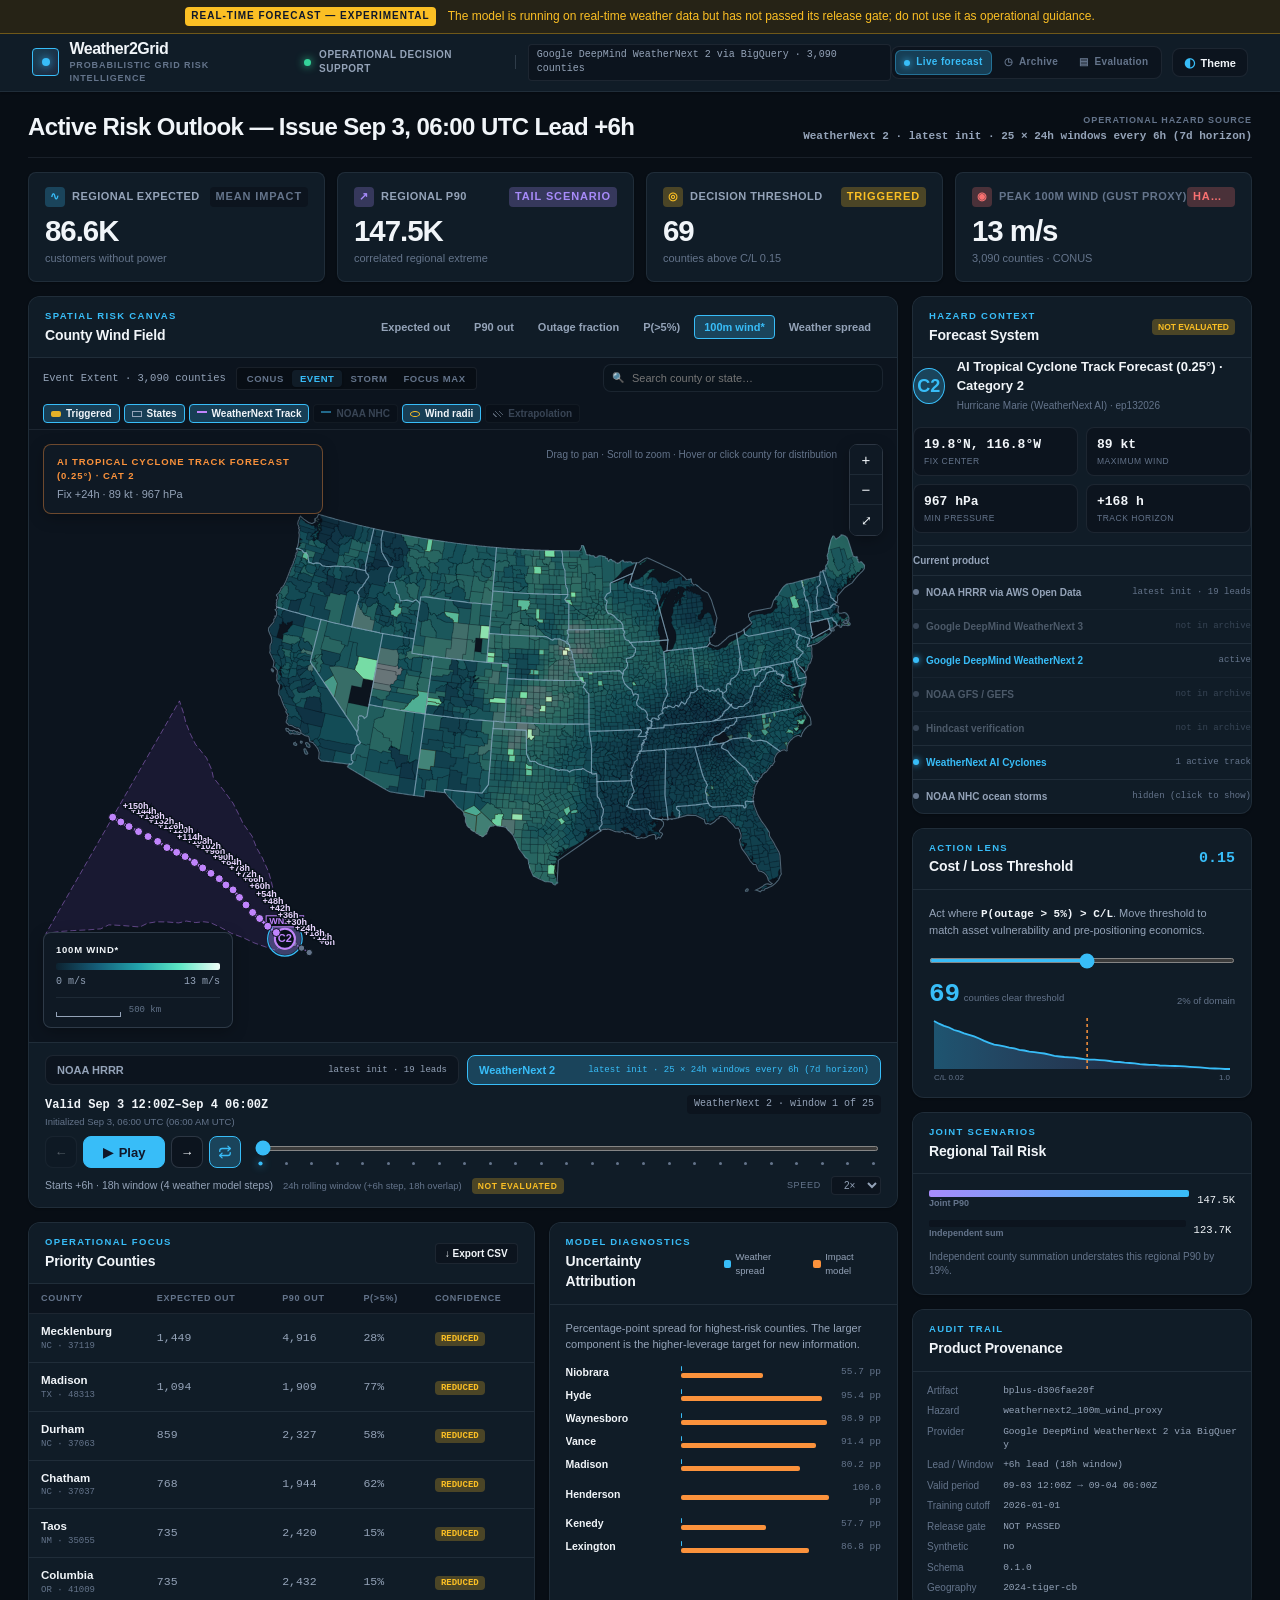
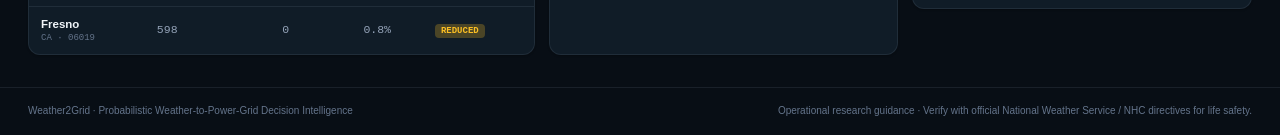
==== commit a59fd257: "Add the hindcast evaluation white paper and its publish path site/evaluation.html is a generated tec" ====
--- a/site/index.html
+++ b/site/index.html
@@ -46,6 +46,11 @@
         <span aria-hidden="true">◷</span>
         Archive
       </a>
+      <a id="evaluation-view-link" class="view-link" href="evaluation.html"
+         title="Hindcast evaluation of the county outage-risk model">
+        <span aria-hidden="true">&#9636;</span>
+        Evaluation
+      </a>
     </nav>
     <div class="run-picker" id="run-picker" hidden>
       <button type="button" id="run-toggle" class="theme-toggle run-toggle"
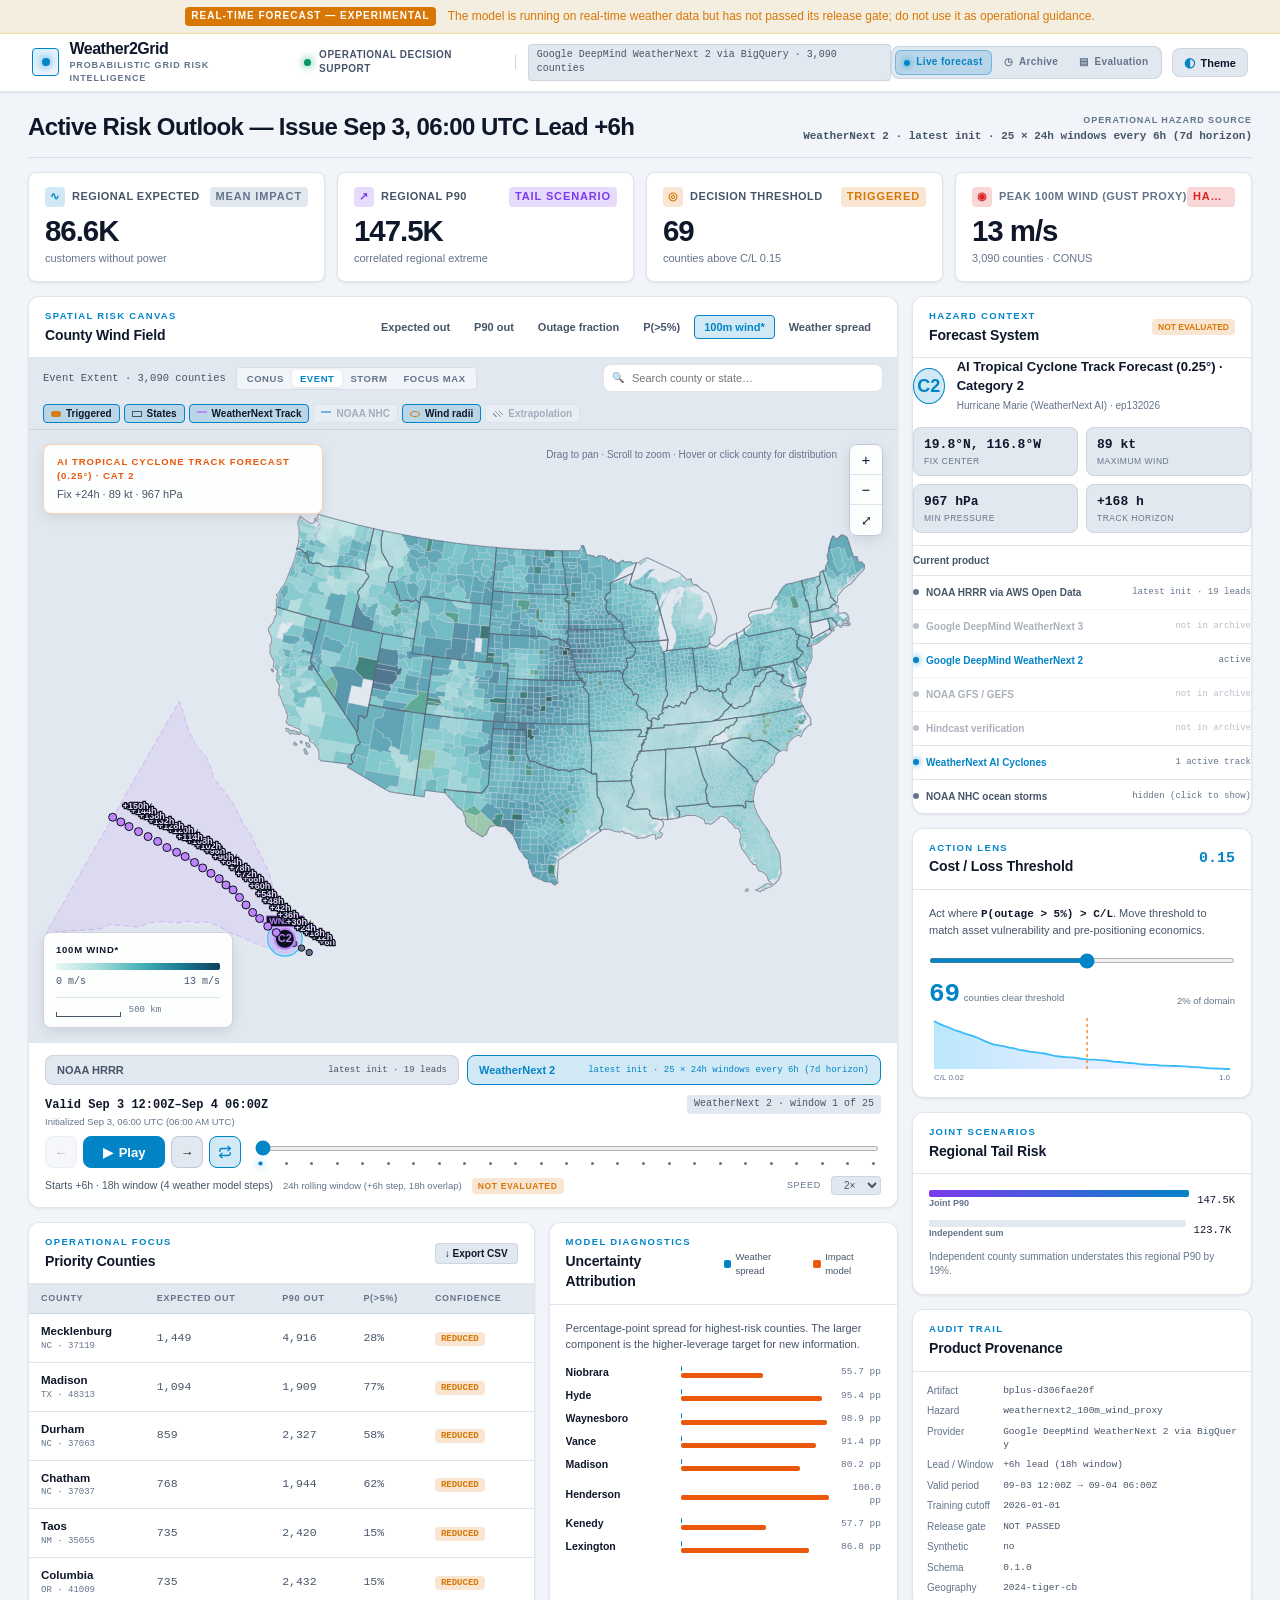
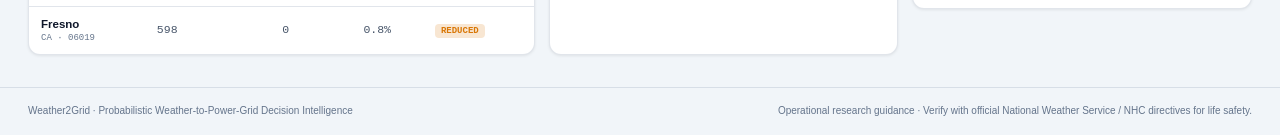
==== commit d163172b: "Move the run pickers to the hazard source, and default to a light theme Two changes to the same thre" ====
--- a/site/index.html
+++ b/site/index.html
@@ -1,5 +1,5 @@
 <!doctype html>
-<html lang="en" data-theme="dark">
+<html lang="en" data-theme="light">
 <head>
 <meta charset="utf-8">
 <meta name="viewport" content="width=device-width, initial-scale=1">
@@ -52,26 +52,6 @@
         Evaluation
       </a>
     </nav>
-    <div class="run-picker" id="run-picker" hidden>
-      <button type="button" id="run-toggle" class="theme-toggle run-toggle"
-              aria-haspopup="listbox" aria-expanded="false" aria-controls="run-menu"
-              title="Choose an available forecast initialization">
-        <span class="theme-icon" aria-hidden="true">◷</span>
-        <span id="run-label">Archived runs</span>
-        <span class="init-caret" aria-hidden="true">▾</span>
-      </button>
-      <div class="run-menu" id="run-menu" role="listbox" aria-label="Available forecast initializations" hidden></div>
-    </div>
-    <div class="init-picker" id="init-picker" hidden>
-      <button type="button" id="init-toggle" class="theme-toggle init-toggle"
-              aria-haspopup="listbox" aria-expanded="false" aria-controls="init-menu"
-              title="Choose which forecast initialization to display">
-        <span class="theme-icon" aria-hidden="true">◷</span>
-        <span class="init-text" id="init-label">Latest</span>
-        <span class="init-caret" aria-hidden="true">▾</span>
-      </button>
-      <div class="init-menu" id="init-menu" role="listbox" aria-label="Forecast initializations" hidden></div>
-    </div>
     <button type="button" id="theme-toggle" class="theme-toggle" aria-label="Toggle display theme" title="Switch between Command Center Dark and Corporate Office Light mode">
       <span class="theme-icon" aria-hidden="true">◐</span>
       <span class="theme-text">Theme</span>
@@ -84,9 +64,36 @@
     <div class="overview-title-group">
       <h1 id="event-name">Active Risk Outlook — Loading…</h1>
     </div>
-    <div class="overview-source">
-      <span>Operational Hazard Source</span>
-      <strong id="overview-provider">Loading…</strong>
+    <!-- The run/init pickers sit here, with the hazard source, rather than in
+         the masthead. They exist only where there is more than one run to
+         choose from -- in practice only the archive -- and the masthead has to
+         read identically on every page, so an archive-only control cannot live
+         in it. -->
+    <div class="overview-aside">
+      <div class="run-picker" id="run-picker" hidden>
+        <button type="button" id="run-toggle" class="theme-toggle run-toggle"
+                aria-haspopup="listbox" aria-expanded="false" aria-controls="run-menu"
+                title="Choose an available forecast initialization">
+          <span class="theme-icon" aria-hidden="true">◷</span>
+          <span id="run-label">Archived runs</span>
+          <span class="init-caret" aria-hidden="true">▾</span>
+        </button>
+        <div class="run-menu" id="run-menu" role="listbox" aria-label="Available forecast initializations" hidden></div>
+      </div>
+      <div class="init-picker" id="init-picker" hidden>
+        <button type="button" id="init-toggle" class="theme-toggle init-toggle"
+                aria-haspopup="listbox" aria-expanded="false" aria-controls="init-menu"
+                title="Choose which forecast initialization to display">
+          <span class="theme-icon" aria-hidden="true">◷</span>
+          <span class="init-text" id="init-label">Latest</span>
+          <span class="init-caret" aria-hidden="true">▾</span>
+        </button>
+        <div class="init-menu" id="init-menu" role="listbox" aria-label="Forecast initializations" hidden></div>
+      </div>
+      <div class="overview-source">
+        <span>Operational Hazard Source</span>
+        <strong id="overview-provider">Loading…</strong>
+      </div>
     </div>
   </section>
 
--- a/site/assets/app.css
+++ b/site/assets/app.css
@@ -373,9 +373,11 @@
 }
 
 /* Forecast initialization picker -------------------------------------------
-   Sits beside the theme toggle and borrows its shape, because both are
-   view controls rather than parts of the forecast itself. It only appears
-   when the archive actually holds more than one initialization. */
+   Lives in the overview head beside the hazard source, NOT in the masthead:
+   it appears only where there is more than one run to choose from, and the
+   masthead has to render identically on every page. It borrows the theme
+   toggle's shape because both are view controls rather than parts of the
+   forecast itself. */
 .init-picker,
 .run-picker {
   position: relative;
@@ -529,6 +531,17 @@
 .overview-title-group h1 {
   margin-top: 2px;
 }
+/* Hazard source, and the run controls that belong with it. Both describe
+   WHICH run is on screen, so they sit together on one line; the pickers are
+   hidden whenever there is nothing to choose, leaving the source text
+   exactly where it was. */
+.overview-aside {
+  display: flex;
+  align-items: center;
+  justify-content: flex-end;
+  gap: 14px;
+  flex-wrap: wrap;
+}
 .overview-source {
   text-align: right;
   display: flex;
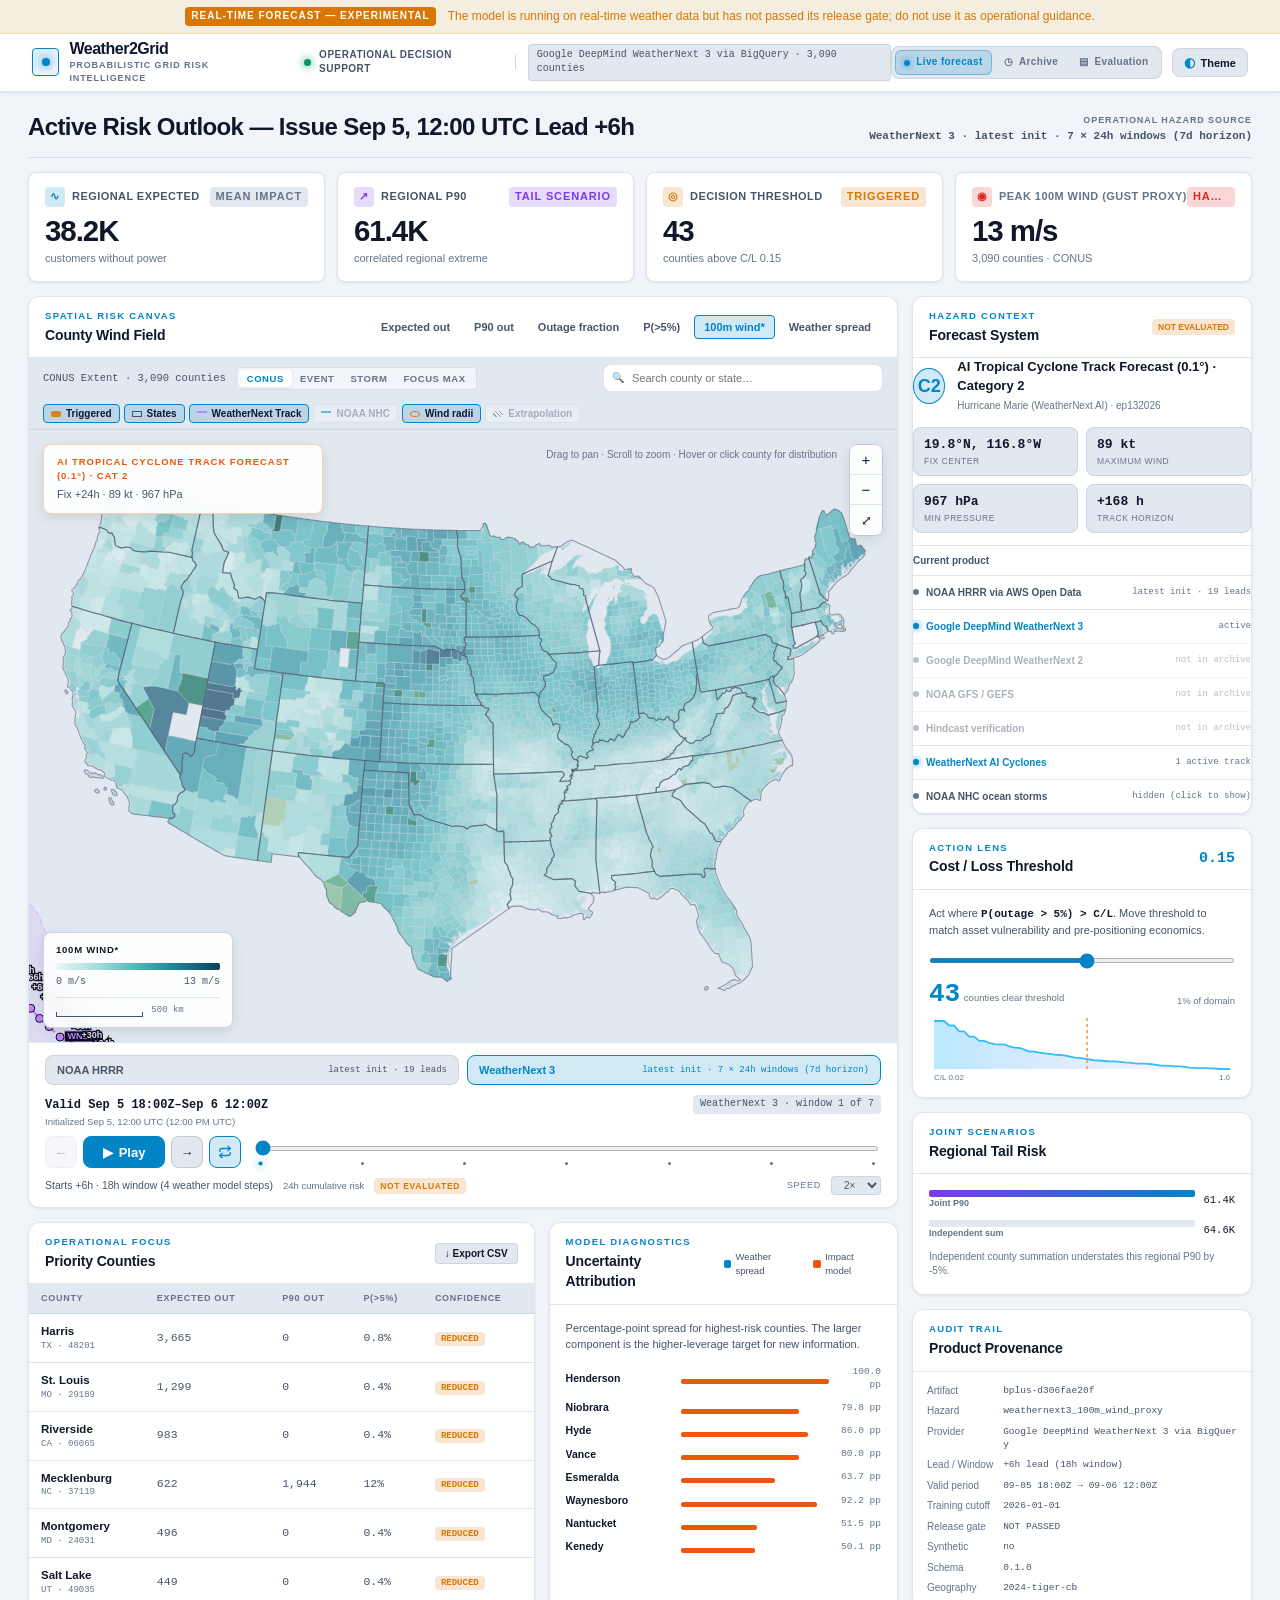
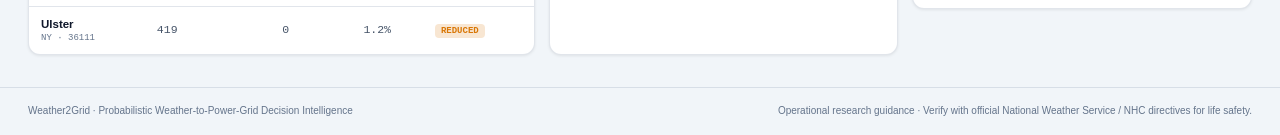
==== commit 1fc7c732: "Default map view to CONUS on webpage load" ====
--- a/site/index.html
+++ b/site/index.html
@@ -147,8 +147,8 @@
           <div class="map-toolbar-left">
             <span id="map-domain" class="map-domain">Loading geography…</span>
             <div class="view-controls" id="view-controls" aria-label="Map extent">
-              <button type="button" data-view="conus" aria-pressed="false" title="View Full Contiguous United States">CONUS</button>
-              <button type="button" data-view="event" aria-pressed="true" title="Zoom to Event Footprint">Event</button>
+              <button type="button" data-view="conus" aria-pressed="true" title="View Full Contiguous United States">CONUS</button>
+              <button type="button" data-view="event" aria-pressed="false" title="Zoom to Event Footprint">Event</button>
               <button type="button" data-view="storm" aria-pressed="false" title="Zoom to Active Storm Track">Storm</button>
               <button type="button" data-view="focus" aria-pressed="false" title="Center on Highest Outage Risk County">Focus Max</button>
             </div>
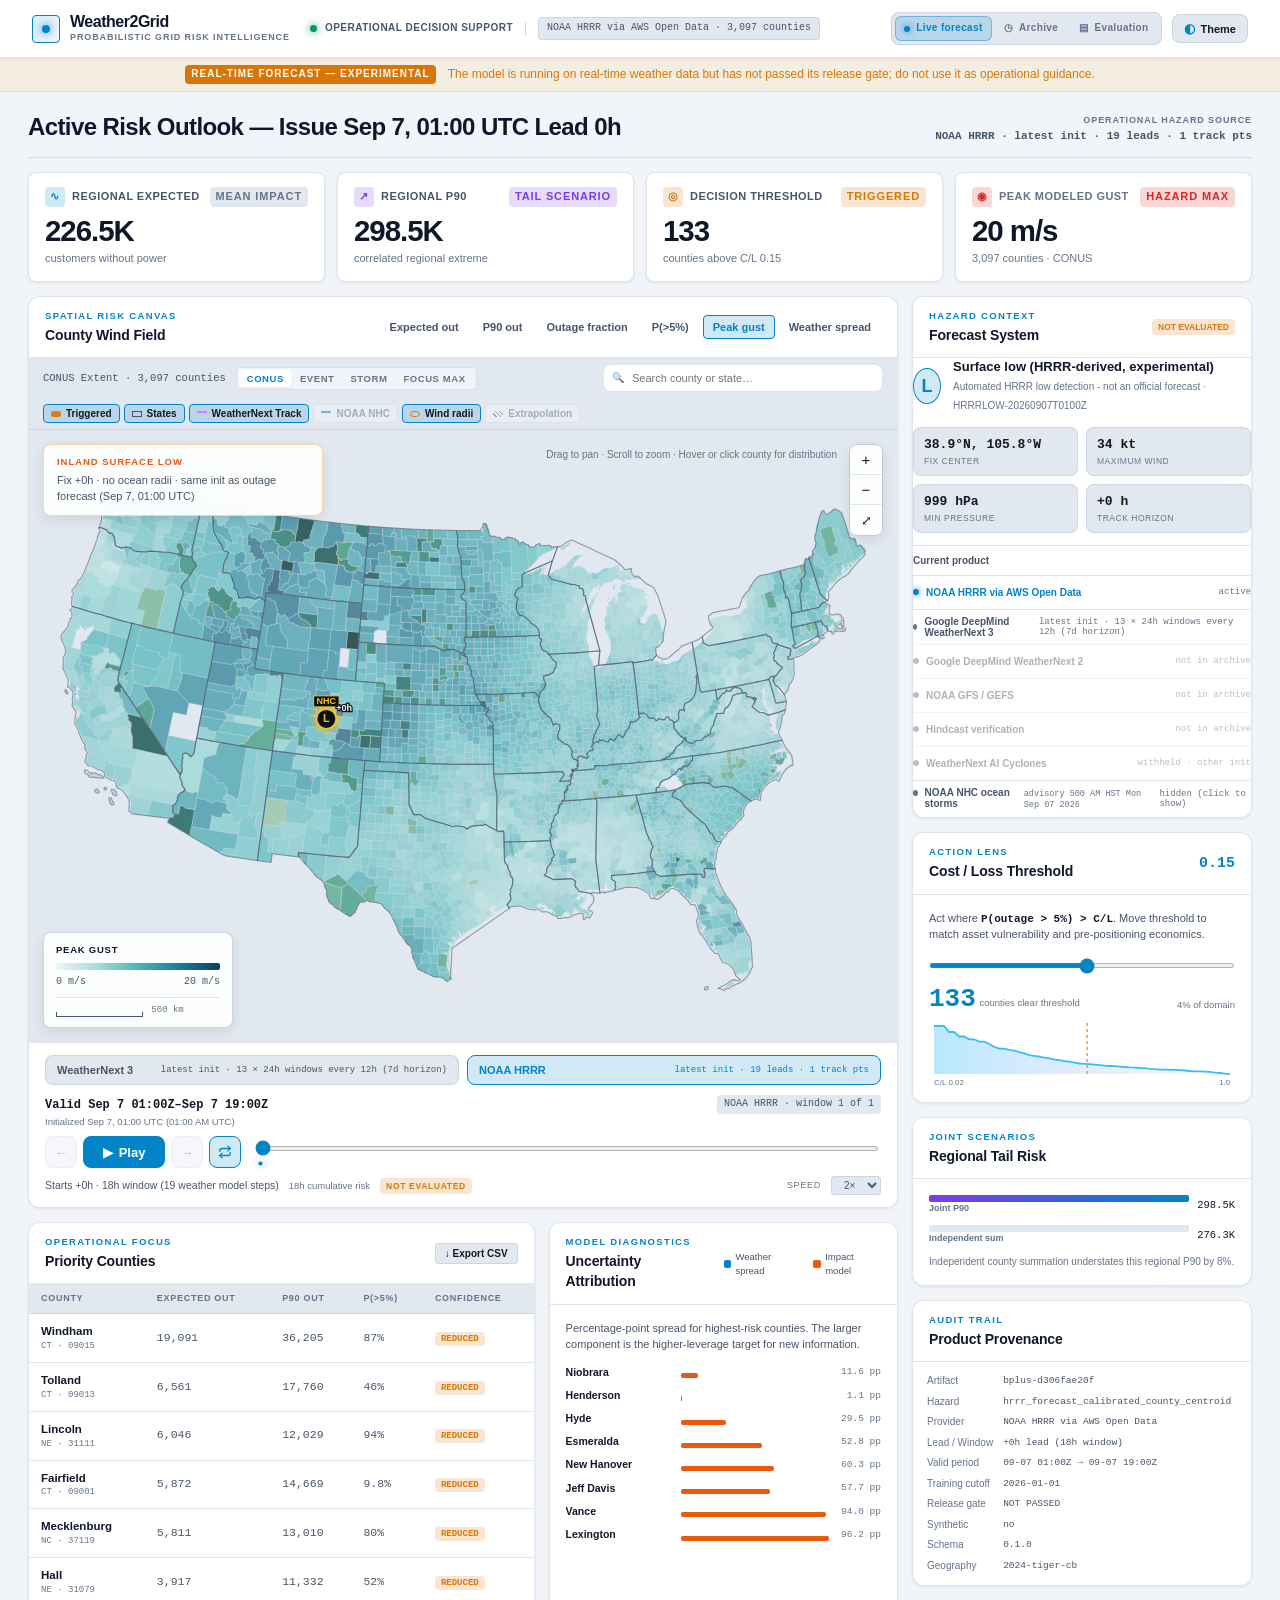
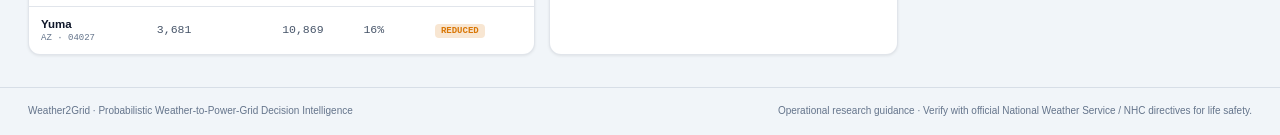
==== commit 11c25a26: "Move experimental advisory banner under header masthead" ====
--- a/site/index.html
+++ b/site/index.html
@@ -18,8 +18,6 @@
 <link rel="stylesheet" href="assets/app.css">
 </head>
 <body>
-<div id="banner" class="banner" role="alert" hidden></div>
-
 <header class="mast">
   <div class="mast-left">
     <a class="brand" href="./" aria-label="Weather2Grid home">
@@ -58,6 +56,7 @@
     </button>
   </div>
 </header>
+<div id="banner" class="banner" role="alert" hidden></div>
 
 <main class="workspace">
   <section class="overview-head" aria-label="Active forecast">
--- a/site/assets/app.css
+++ b/site/assets/app.css
@@ -882,6 +882,21 @@
 .overlay-controls button[aria-pressed="false"] {
   opacity: 0.5;
 }
+/* A layer with nothing to draw - a cyclone track whose initialization does not
+   match this forecast - must not keep the lit "on" styling, or the map reads
+   as showing a track it is deliberately withholding. */
+.overlay-controls button:disabled {
+  opacity: 0.35;
+  cursor: not-allowed;
+  color: var(--ink-muted);
+  border-color: var(--border-subtle);
+  background: var(--bg-app);
+  text-decoration: line-through;
+}
+.overlay-controls button:disabled:hover {
+  color: var(--ink-muted);
+  border-color: var(--border-subtle);
+}
 .overlay-controls i {
   display: inline-block;
   width: 10px;
@@ -1622,6 +1637,18 @@
   opacity: 0.45;
   cursor: not-allowed;
 }
+/* Secondary line inside a source row (NHC advisory time, init labels). The
+   row is a flex row, so the label block stacks its own two lines. */
+.source-row>span:has(small) {
+  align-items: baseline;
+}
+.source-row small {
+  display: block;
+  font-family: var(--font-mono);
+  font-size: 8.5px;
+  line-height: 1.35;
+  color: var(--ink-muted);
+}
 
 /* Decision Panel (Cost/Loss Threshold) */
 .decision-panel output {
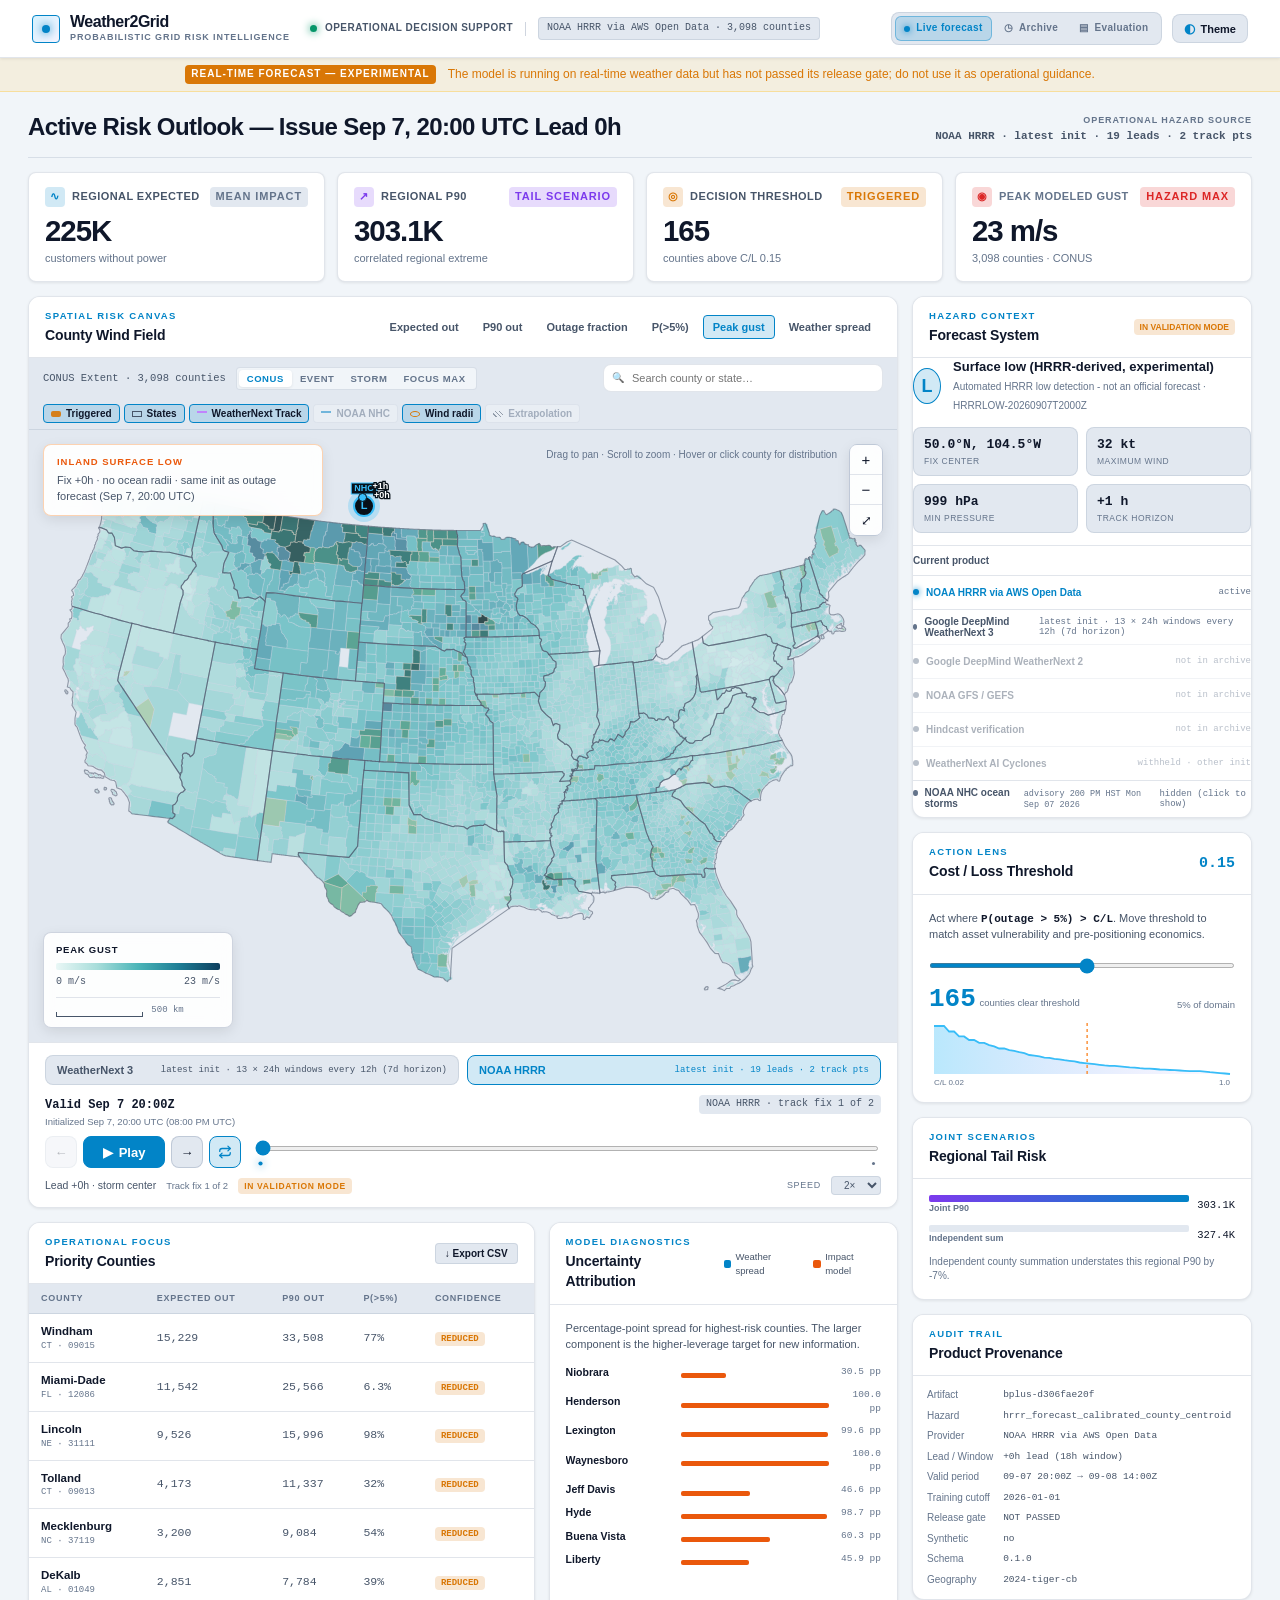
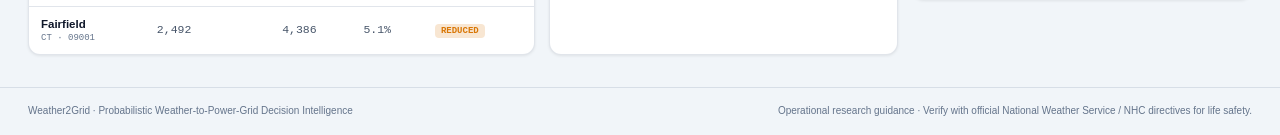
==== commit e1617f1c: "Add GoatCounter visitor tracking to live dashboard and evaluation pages" ====
--- a/site/index.html
+++ b/site/index.html
@@ -370,5 +370,7 @@
   <span>Operational research guidance · Verify with official National Weather Service / NHC directives for life safety.</span>
 </footer>
 <script src="assets/app.js"></script>
+<script data-goatcounter="https://w2g.goatcounter.com/count"
+        async src="//gc.zgo.at/count.js"></script>
 </body>
 </html>
--- a/site/assets/app.css
+++ b/site/assets/app.css
@@ -1336,7 +1336,7 @@
   text-transform: uppercase;
 }
 .pill.stale { background: var(--color-amber-glow); color: var(--color-amber); }
-.pill.degraded, .pill.not-evaluated { background: var(--color-amber-glow); color: var(--color-amber); }
+.pill.degraded, .pill.not-evaluated, .pill.in-validation-mode { background: var(--color-amber-glow); color: var(--color-amber); }
 .pill.unknown { background: var(--bg-subtle); color: var(--ink-muted); }
 .pill.archived { background: var(--color-amber-glow); color: var(--color-amber); border: 1px solid var(--color-amber); }
 .pill.hindcast { background: var(--color-violet-glow); color: var(--color-violet); border: 1px solid var(--color-violet); }
@@ -1512,7 +1512,7 @@
   font-weight: 750;
   text-transform: uppercase;
 }
-.source-status.degraded, .source-status.not-evaluated {
+.source-status.degraded, .source-status.not-evaluated, .source-status.in-validation-mode {
   background: var(--color-amber-glow);
   color: var(--color-amber);
 }
